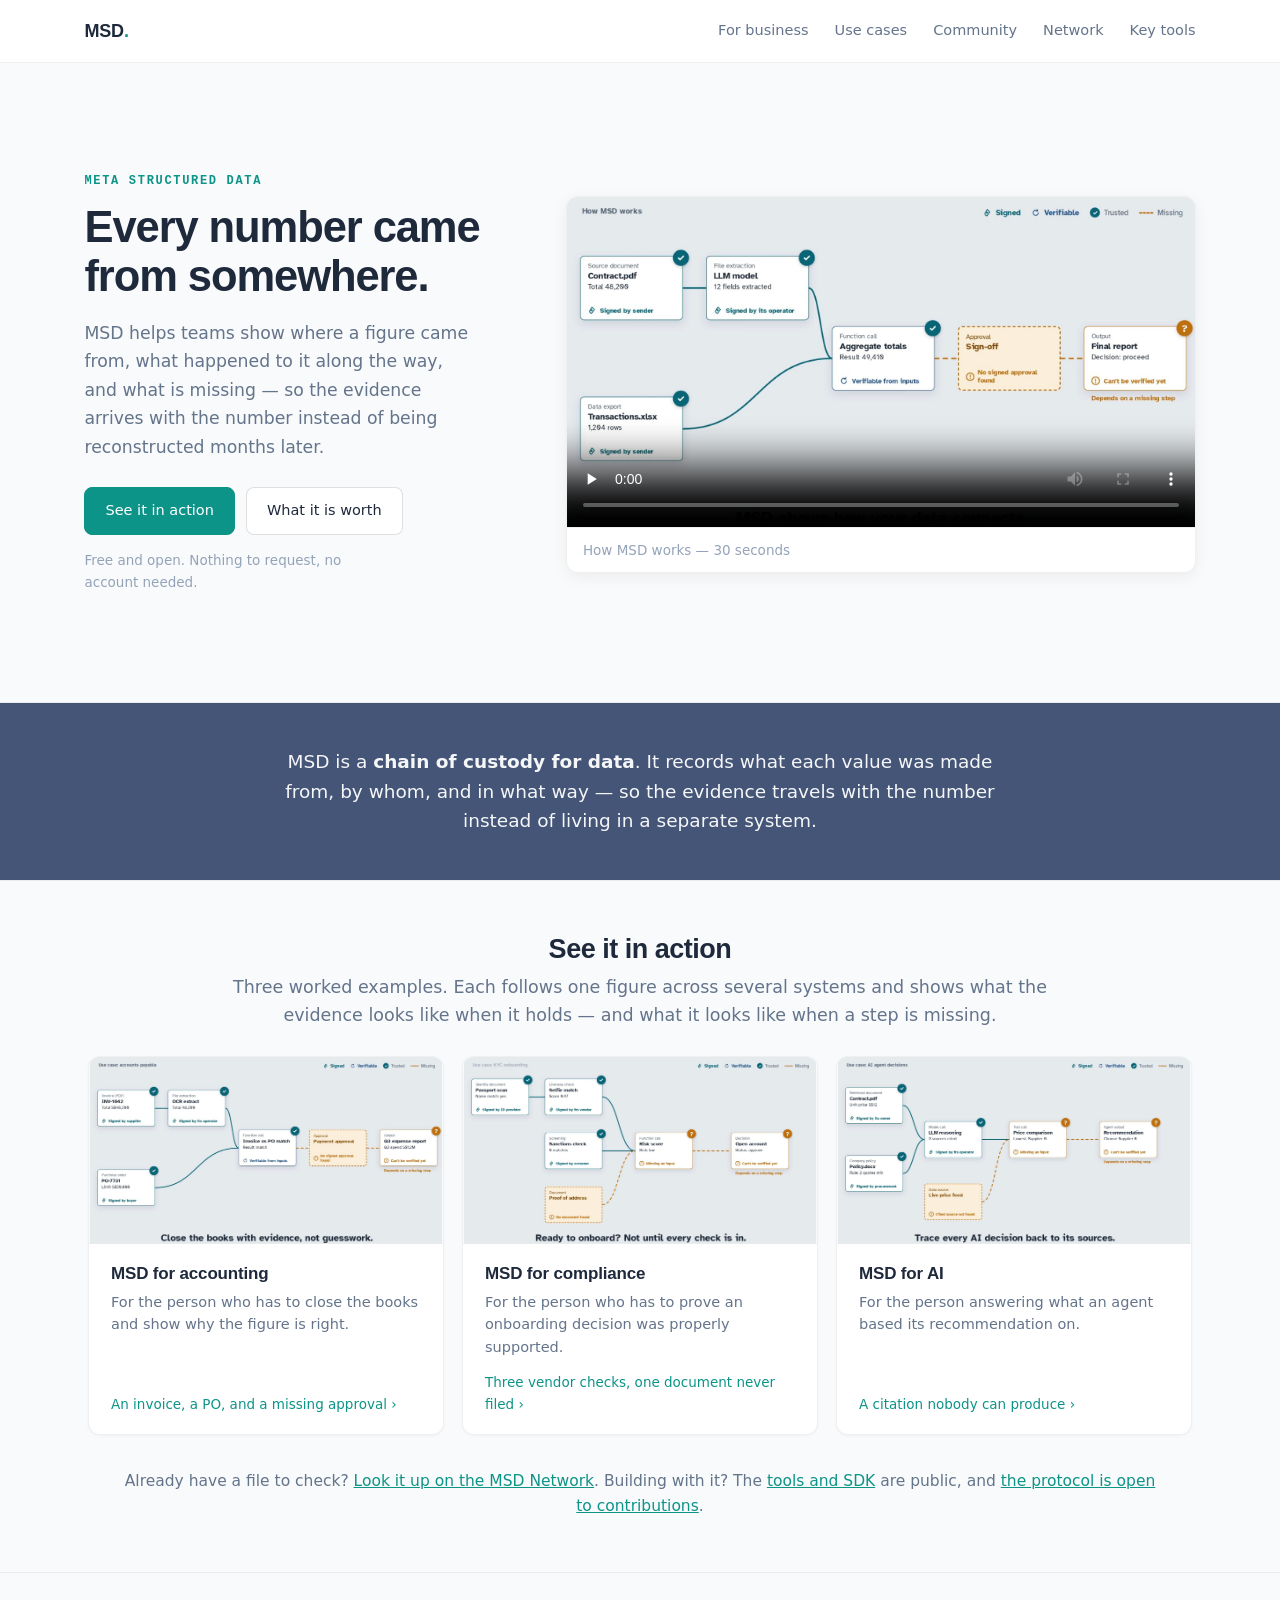
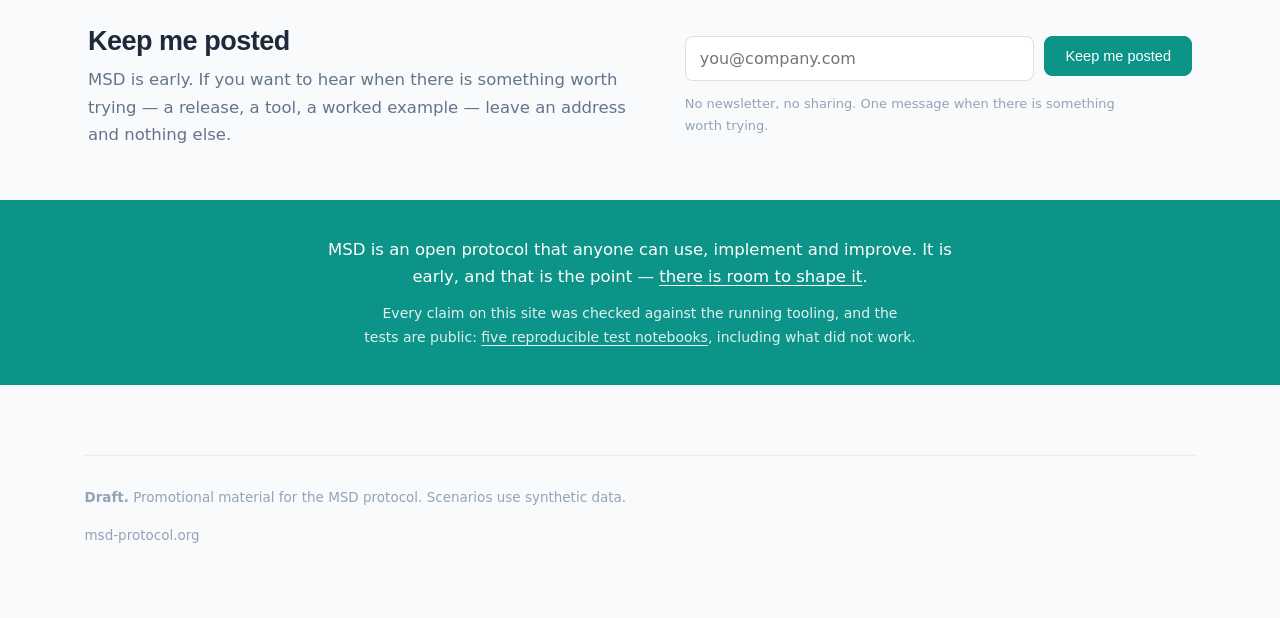
==== docs/index.html @ fe2a163d "Pick Umami, name the section the pitch points at, gate the overview Analytics destination decided: U" ====
<!doctype html>
<html lang="en">
<head>
<meta charset="utf-8">
<meta name="viewport" content="width=device-width,initial-scale=1">
<title>MSD — see how your data connects</title>
<meta name="description" content="MSD records how data moves between systems, so any number can be traced back to what produced it — and gaps show up instead of staying hidden.">
<link rel="stylesheet" href="style.css">
</head>
<body>

<nav><div class="wrap">
  <a class="brand" href="./">MSD<span>.</span></a>
  <div class="nav-links">
    <a href="business.html">For business</a>
    <a href="#see-it">Use cases</a>
    <a href="community.html">Community</a>
    <a class="hide-sm" href="https://network.msd-protocol.org/">Network</a>
    <a class="hide-sm" href="https://key-tools.msd-protocol.org/">Key tools</a>
  </div>
</div></nav>

<header class="hero hero-split"><div class="wrap">
  <div class="hero-copy">
    <div class="eyebrow">Meta Structured Data</div>
    <h1>Every number came from somewhere.</h1>
    <p class="lede">MSD helps teams show where a figure came from, what happened to it along the way, and what is missing — so the evidence arrives with the number instead of being reconstructed months later.</p>

    <div class="cta-row">
      <a class="btn btn-primary" href="#see-it">See it in action</a>
      <a class="btn" href="business.html">What it is worth</a>
    </div>
    <p class="note">Free and open. Nothing to request, no account needed.</p>
  </div>

  <div class="hero-media">
    <div class="video-wrap">
      <video controls preload="none" poster="media/msd-general.jpg" playsinline>
        <source src="media/msd-general.mp4" type="video/mp4">
        Your browser cannot play this video.
      </video>
      <div class="video-cap">How MSD works — 30 seconds</div>
    </div>
  </div>
</div></header>

<section class="band-accent"><div class="wrap">
  <p>MSD is a <strong>chain of custody for data</strong>. It records what each value was made from, by whom, and in what way — so the evidence travels with the number instead of living in a separate system.</p>
</div></section>

<section class="band plain" id="see-it"><div class="wrap">
  <h2 class="routes-h">See it in action</h2>
  <p class="section-lede">Three worked examples. Each follows one figure across several systems and shows what the evidence looks like when it holds — and what it looks like when a step is missing.</p>
  <div class="routes">
    <a class="route" href="cases/accounting.html">
      <img src="media/msd-accounting.jpg" alt="Provenance graph for an accounts-payable pipeline, with the approval step flagged as missing" loading="lazy" width="1600" height="842">
      <span class="route-body">
        <span class="route-k">MSD for accounting</span>
        <span class="route-w">For the person who has to close the books and show why the figure is right.</span>
        <span class="route-go">An invoice, a PO, and a missing approval &rsaquo;</span>
      </span>
    </a>
    <a class="route" href="cases/kyc.html">
      <img src="media/msd-kyc.jpg" alt="Provenance graph for a KYC onboarding pipeline, with a document that was never filed" loading="lazy" width="1600" height="842">
      <span class="route-body">
        <span class="route-k">MSD for compliance</span>
        <span class="route-w">For the person who has to prove an onboarding decision was properly supported.</span>
        <span class="route-go">Three vendor checks, one document never filed &rsaquo;</span>
      </span>
    </a>
    <a class="route" href="cases/ai-agent.html">
      <img src="media/msd-ai_agent.jpg" alt="Provenance graph for an AI agent pipeline, with a cited price feed that cannot be found" loading="lazy" width="1600" height="842">
      <span class="route-body">
        <span class="route-k">MSD for AI</span>
        <span class="route-w">For the person answering what an agent based its recommendation on.</span>
        <span class="route-go">A citation nobody can produce &rsaquo;</span>
      </span>
    </a>
  </div>
  <p class="features-more">Already have a file to check? <a href="https://network.msd-protocol.org/">Look it up on the MSD Network</a>. Building with it? The <a href="https://key-tools.msd-protocol.org/">tools and SDK</a> are public, and <a href="community.html">the protocol is open to contributions</a>.</p>
</div></section>

<section class="band plain signup-band"><div class="wrap">
  <div class="signup">
    <div class="signup-copy">
      <h2>Keep me posted</h2>
      <p>MSD is early. If you want to hear when there is something worth trying — a release, a tool, a worked example — leave an address and nothing else.</p>
      <p class="signup-sub" id="signupSub" hidden>We will send the one-page overview with it: what MSD is, what it costs to try, and where it does not help yet.</p>
    </div>
    <form class="signup-form" id="signupForm" novalidate>
      <label class="sr-only" for="signupEmail">Email address</label>
      <input id="signupEmail" name="email" type="email" required placeholder="you@company.com" autocomplete="email">
      <button class="btn btn-primary" type="submit">Keep me posted</button>
      <p class="signup-note" id="signupNote">No newsletter, no sharing. One message when there is something worth trying.</p>
    </form>
  </div>
</div></section>

<section class="band-teal"><div class="wrap">
  <p>MSD is an open protocol that anyone can use, implement and improve. It is early, and that is the point — <a href="community.html">there is room to shape it</a>.</p>
  <p class="band-note">Every claim on this site was checked against the running tooling, and the tests are public: <a href="https://github.com/leondgarse/msi5006_tests">five reproducible test notebooks</a>, including what did not work.</p>
</div></section>

<div class="wrap"><footer>
  <p><strong>Draft.</strong> Promotional material for the MSD protocol. Scenarios use synthetic data.</p>
  <p>msd-protocol.org</p>
</footer></div>

<script src="msd-analytics.js" defer></script>

</body>
</html>
---- docs/style.css ----
/* MSD marketing pages.
   Tokens mirror the live msd-protocol.org site so this ports with minimal change. */
:root{
  --bg:#f8fafb; --bg-card:#ffffff;
  --text-1:#1e293b; --text-2:#64748b; --text-3:#94a3b8;
  --primary:#445577; --teal:#0d9488;
  --amber:#b45309; --amber-bg:#fdf6ec;
  --teal-bg:#eaf6f4;
  --border:rgba(0,0,0,.06); --border-strong:rgba(0,0,0,.12);
  --radius-sm:6px; --radius-md:8px; --radius-lg:12px;
  --shadow-sm:0 1px 3px rgba(0,0,0,.04);
  --shadow-md:0 4px 16px rgba(0,0,0,.06);
  --sans:Inter,-apple-system,BlinkMacSystemFont,"Segoe UI",Roboto,system-ui,sans-serif;
  --display:Manrope,Inter,-apple-system,sans-serif;
  --mono:"JetBrains Mono",ui-monospace,SFMono-Regular,Menlo,monospace;
}
*{box-sizing:border-box}
html{scroll-behavior:smooth}
body{margin:0;background:var(--bg);color:var(--text-1);font:16.5px/1.65 var(--sans);
  -webkit-font-smoothing:antialiased}
/* Ratio-based, not a fixed cap: the column grows with the viewport so a wide
   monitor does not spend its extra width on margins. 90vw governs throughout
   on common sizes; 2000px is a backstop for ultrawide, and prose inside keeps
   its own reading measure (see .section-lede) rather than running the column. */
.wrap{width:min(90vw,2000px);max-width:100%;margin:0 auto;padding:0 clamp(20px,1.6vw,28px)}
/* Below the tablet breakpoint the ratio width is wrong: 90vw plus small padding
   leaves too little gutter, which wrapped the nav onto the wordmark. Narrow
   screens go back to full width with a fixed, comfortable gutter. */
@media(max-width:700px){.wrap{width:100%;padding:0 20px}}
/* Prose takes the width of whatever column it sits in, wrapped by the browser
   to fit. Capping it narrower than the column is what produced stranded text
   and short orphan last lines. Narrow screens are handled by .wrap shrinking.
   The exception is a full-1320px column: a single line of body text across it
   is past a comfortable measure, so centred bands cap their own prose below. */
.narrow{max-width:720px}

/* nav */
nav{border-bottom:1px solid var(--border);background:var(--bg-card)}
nav .wrap{display:flex;align-items:center;justify-content:space-between;height:62px}
.brand{font:700 18px var(--display);color:var(--text-1);text-decoration:none;letter-spacing:-.01em}
.brand span{color:var(--teal)}
.nav-links{display:flex;gap:26px;align-items:center}
.nav-links a{color:var(--text-2);text-decoration:none;font-size:14.5px}
.nav-links a:hover{color:var(--text-1)}
@media(max-width:600px){.nav-links a.hide-sm{display:none}}

/* type */
h1{font:700 clamp(32px,5vw,46px)/1.12 var(--display);letter-spacing:-.025em;margin:0 0 18px;
  text-wrap:balance;max-width:28ch}
h2{font:650 27px/1.25 var(--display);letter-spacing:-.018em;margin:58px 0 14px;text-wrap:balance}
h3{font:650 18px/1.4 var(--display);margin:30px 0 8px;text-wrap:balance}
p{margin:0 0 16px;text-wrap:pretty}
.lede{font-size:19px;color:var(--text-2);text-wrap:pretty}
.eyebrow{font:600 12px/1 var(--mono);letter-spacing:.14em;text-transform:uppercase;
  color:var(--teal);margin-bottom:16px}
.muted{color:var(--text-2)} .small{font-size:14.5px}
a{color:var(--teal)}

/* hero */
header.hero{padding:72px 0 52px;border-bottom:1px solid var(--border)}
/* the split hero carries its own height in the media column, so it needs less air */
/* The hero takes most of the first screen, so the analogy band — the sentence
   that says what MSD actually is — meets the fold instead of floating mid-page.
   78svh, not 100: a full-height hero hides the band entirely, and the band
   showing at the bottom edge is what invites the scroll. min-height, so the
   content still governs when it needs more room. */
header.hero-split{padding:clamp(36px,4vh,56px) 0 clamp(32px,3.5vh,48px);
  min-height:min(calc(78svh - 62px),760px);display:flex;align-items:center}
@media(max-width:900px){header.hero-split{min-height:0;display:block}}

/* case-page hero: the headlines are longer than the landing page's, and the
   copy column is shorter, so it takes a wider measure and sits a little
   higher than dead centre against the video */
.hero-case .hero-copy h1{max-width:min(22ch,100%);font-size:clamp(28px,2.6vw,40px)}
.hero-case .hero-copy .lede{max-width:min(44ch,100%);font-size:clamp(16.5px,1.2vw,19px)}
.hero-case .backlink{display:inline-block;margin-bottom:14px;font-size:14.5px}
.hero-case{min-height:min(calc(72svh - 62px),680px)}

/* centred hero (in-toto's arrangement). Centring also closes the empty right
   gutter a lone left-aligned text block leaves in a 1040px column. */
.hero-center{text-align:center}
.hero-center h1{max-width:min(34ch,100%);margin-left:auto;margin-right:auto}
.hero-center .lede{max-width:min(760px,100%);margin-left:auto;margin-right:auto}
.hero-center .cta-row{justify-content:center}
.hero-center .legend{justify-content:center}
/* a longer headline needs its own measure, or 34ch breaks it mid-phrase */
.hero-center h1.wide{max-width:min(28ch,100%)}
/* the back arrow is navigation, not hero copy: it stays at the left edge */
.hero-center .backlink{display:block;text-align:left}

/* split hero: copy left, media right (the arrangement c2pa.org and sigstore use).
   The video fills the right gutter that made a lone text block look stranded, so
   the page reaches its first real content far sooner than a centred stack does. */
.hero-split .wrap{display:grid;grid-template-columns:minmax(0,.82fr) minmax(0,1.18fr);
  gap:44px;align-items:center}
.hero-split .hero-copy{min-width:0}
/* 20ch keeps 'Every number came / from somewhere.' on two lines */
.hero-split h1{max-width:min(17ch,100%);font-size:clamp(32px,3.4vw,52px)}
.hero-split .lede{max-width:min(36ch,100%);font-size:clamp(17px,1.35vw,21px)}
.hero-split .note{max-width:min(40ch,100%);font-size:clamp(13.5px,1vw,15.5px)}
.hero-split .video-wrap{margin:0}
/* one column below the point where two would squeeze the headline */
@media(max-width:900px){
  .hero-split .wrap{grid-template-columns:1fr;gap:30px}
  .hero-split h1,.hero-split .lede,.hero-split .note{max-width:100%}
}

/* video */
.video-wrap{background:var(--bg-card);border:1px solid var(--border);border-radius:var(--radius-lg);
  overflow:hidden;box-shadow:var(--shadow-md);margin:30px 0}
.video-wrap video{width:100%;display:block;background:#e8edf0}
.video-cap{font-size:13.5px;color:var(--text-3);padding:11px 16px;border-top:1px solid var(--border)}

/* legend — mirrors the video key */
.legend{display:flex;flex-wrap:wrap;gap:20px;margin:22px 0 0;font-size:13.5px;color:var(--text-2)}
.legend b{font-weight:600;color:var(--text-1)}
.dot{display:inline-block;width:9px;height:9px;border-radius:50%;margin-right:7px;vertical-align:1px}
.dot.sign{background:var(--teal)} .dot.ver{background:var(--primary)}
.dot.miss{background:var(--amber)}

/* cards */
.cards{display:grid;grid-template-columns:repeat(3,1fr);gap:18px;margin:26px 0}
/* four cards split 2x2 rather than leaving one stranded on its own row */
.cards:has(> :nth-child(4)):not(:has(> :nth-child(5))){grid-template-columns:repeat(2,1fr)}
@media(max-width:820px){.cards,
  .cards:has(> :nth-child(4)):not(:has(> :nth-child(5))){grid-template-columns:1fr}}
.card{background:var(--bg-card);border:1px solid var(--border);border-radius:var(--radius-lg);
  padding:22px;box-shadow:var(--shadow-sm);text-decoration:none;color:inherit;display:block;
  transition:box-shadow .16s,transform .16s}
a.card:hover{box-shadow:var(--shadow-md);transform:translateY(-2px)}
.card h3{margin:0 0 7px;font-size:17px}
.card p{font-size:14.5px;color:var(--text-2);margin:0}
.card .tag{font:600 11px/1 var(--mono);letter-spacing:.08em;text-transform:uppercase;
  color:var(--teal);display:block;margin-bottom:10px}

/* cards that lead with the case's poster frame: the image is the content, so it
   goes edge to edge and the padding moves to an inner body */
.cards-media .card{padding:0;overflow:hidden;display:flex;flex-direction:column}
.cards-media .card img{width:100%;height:auto;aspect-ratio:1600/842;object-fit:contain;
  display:block;background:#e8edf0;border-bottom:1px solid var(--border)}
.cards-media .card-body{padding:18px 20px 20px}
.cards-media .card p{text-wrap:pretty}

/* two-column concept blocks */
.split{display:grid;grid-template-columns:1fr 1fr;gap:18px;margin:26px 0}
@media(max-width:760px){.split{grid-template-columns:1fr}}
.panel{border-radius:var(--radius-lg);padding:22px;border:1px solid var(--border)}
.panel.check{background:var(--teal-bg);border-color:rgba(13,148,136,.22)}
.panel.trust{background:var(--amber-bg);border-color:rgba(180,83,9,.2)}
.panel h3{margin:0 0 4px;font-size:16.5px}
.panel.check h3{color:var(--teal)} .panel.trust h3{color:var(--amber)}
.panel .tag{font:600 11px/1 var(--mono);letter-spacing:.08em;text-transform:uppercase;
  opacity:.8;display:block;margin-bottom:11px}
.panel p{font-size:14.5px;margin:0 0 10px}
.panel ul{margin:0;padding-left:18px;font-size:14px;color:var(--text-2)}

/* pull quote */
.pull{border-left:3px solid var(--teal);background:var(--bg-card);padding:18px 22px;
  border-radius:0 var(--radius-md) var(--radius-md) 0;margin:26px 0;font-size:17.5px;
  box-shadow:var(--shadow-sm)}

/* steps */
.steps{counter-reset:s;list-style:none;padding:0;margin:24px 0}
.steps li{counter-increment:s;position:relative;padding:0 0 19px 44px}
.steps li::before{content:counter(s);position:absolute;left:0;top:-1px;width:28px;height:28px;
  border-radius:50%;background:var(--teal);color:#fff;font:600 13.5px/28px var(--mono);text-align:center}
.steps li::after{content:"";position:absolute;left:13.5px;top:32px;bottom:1px;width:1px;background:var(--border-strong)}
.steps li:last-child::after{display:none}
.steps strong{display:block;margin-bottom:2px}
.steps span{color:var(--text-2);font-size:15px}

/* limits */
.limits{background:var(--bg-card);border:1px solid var(--border);border-left:3px solid var(--amber);
  border-radius:0 var(--radius-md) var(--radius-md) 0;padding:20px 23px;margin:26px 0}
.limits h3{margin:0 0 9px;font-size:16px;color:var(--amber)}
.limits ul{margin:0;padding-left:18px;font-size:14.5px;color:var(--text-2)}
.limits li{margin-bottom:6px}

/* status strip */
.status{background:var(--bg-card);border:1px solid var(--border);border-radius:var(--radius-lg);
  padding:22px 24px;margin:30px 0}
.status h3{margin:0 0 8px}

/* table */
table{width:100%;border-collapse:collapse;margin:22px 0;font-size:14.5px}
th,td{text-align:left;padding:11px 12px;border-bottom:1px solid var(--border);vertical-align:top}
th{font:600 11.5px/1 var(--mono);letter-spacing:.07em;text-transform:uppercase;color:var(--text-3)}
tbody tr:last-child td{border-bottom:none}

footer{margin-top:70px;padding:30px 0 56px;border-top:1px solid var(--border);
  font-size:13.5px;color:var(--text-3)}
/* small print: let it use the column rather than break at an arbitrary 72ch */
footer p{max-width:none;text-wrap:pretty}
.backlink{display:inline-block;margin:0 0 22px;font-size:14.5px;text-decoration:none}

/* ---- layout blocks (added: replace prose-column pages with structured sections) ---- */

/* alternating section bands give vertical rhythm without long prose */
.band{border-top:1px solid var(--border);background:var(--bg-card)}
.band.plain{background:transparent}
.band > .wrap{padding:52px 24px}
.band h2{margin-top:0}

/* lead paragraph under a heading, then blocks — never a wall of <p> */
/* Prose keeps a reading measure even though .wrap is now 1320px wide: a single
   line of body text across the full column is well past comfortable. Layout
   blocks — cards, tables, .duo, media — still take the whole width. */
.section-lede{font-size:17.5px;color:var(--text-2);margin:0 0 26px;text-wrap:pretty;
  max-width:min(78ch,100%)}
/* a heading centred over a full-width card row, where a left-aligned one
   would sit oddly against three evenly spaced cards */
h2.center{text-align:center}
h2.center + .cards{margin-top:22px}

/* cost / stat row */
.stats{display:grid;grid-template-columns:repeat(3,1fr);gap:18px;margin:4px 0 0}
@media(max-width:820px){.stats{grid-template-columns:1fr}}
.stat{background:var(--bg);border:1px solid var(--border);border-radius:var(--radius-lg);padding:20px}
.band.plain .stat{background:var(--bg-card)}
.stat h4{margin:0 0 6px;font:650 15.5px/1.35 var(--display)}
.stat p{margin:0;font-size:14.5px;color:var(--text-2)}
.stat .ico{font:600 11px/1 var(--mono);letter-spacing:.08em;text-transform:uppercase;
  color:var(--amber);display:block;margin-bottom:11px}

/* two-up: text beside a visual or a second block */
.duo{display:grid;grid-template-columns:1.05fr .95fr;gap:34px;align-items:start}
/* a short aside (limits, note) beside a long list should not claim half the row */
.duo:has(> .limits){grid-template-columns:1.35fr .65fr}
@media(max-width:820px){.duo,.duo:has(> .limits){grid-template-columns:1fr;gap:22px}}
.duo p:last-child{margin-bottom:0}
.duo > div > h2:first-child{margin-top:0}
/* a limits panel that is itself a duo column aligns with the heading beside it;
   one nested inside a column starts at the top of that column */
.duo > .limits{margin-top:46px}
@media(max-width:820px){.duo > .limits{margin-top:0}}

/* compact comparison strip */
.compare{display:grid;grid-template-columns:1fr 1fr;gap:1px;background:var(--border);
  border:1px solid var(--border);border-radius:var(--radius-lg);overflow:hidden;margin:26px 0}
@media(max-width:700px){.compare{grid-template-columns:1fr}}
.compare > div{background:var(--bg-card);padding:22px}
.compare .hd{font:650 16px/1.3 var(--display);margin:0 0 3px}
.compare .sub{font:600 11px/1 var(--mono);letter-spacing:.08em;text-transform:uppercase;
  margin:0 0 12px}
.compare .c-ver .hd,.compare .c-ver .sub{color:var(--teal)}
.compare .c-att .hd,.compare .c-att .sub{color:var(--amber)}
.compare p{font-size:14.5px;margin:0 0 9px}
.compare ul{margin:0;padding-left:17px;font-size:13.5px;color:var(--text-2)}

/* quiet inline note */
.note{font-size:14px;color:var(--text-3);margin:14px 0 0;text-wrap:pretty}

/* ---- hero CTAs and analogy (pattern borrowed from c2pa.org / in-toto.io) ---- */
.cta-row{display:flex;flex-wrap:wrap;gap:11px;margin:26px 0 0}
.btn{display:inline-block;padding:11px 20px;border-radius:var(--radius-md);
  border:1px solid var(--border-strong);background:var(--bg-card);color:var(--text-1);
  text-decoration:none;font-size:14.5px;font-weight:500;transition:.15s}
.btn:hover{border-color:var(--teal);color:var(--teal)}
.btn-primary{background:var(--teal);border-color:var(--teal);color:#fff}
.btn-primary:hover{background:#0b7f74;border-color:#0b7f74;color:#fff}
.analogy{background:var(--teal-bg);border:1px solid rgba(13,148,136,.2);
  border-radius:var(--radius-lg);padding:20px 24px;margin:44px 0 0}
.analogy p{margin:0;font-size:17px;text-wrap:pretty}

/* ---- full-width colour bands (in-toto's main structural device) ---- */
.band-accent{background:var(--primary);color:#fff;border:0}
.band-accent .wrap{padding:44px 24px;text-align:center}
.band-accent p{margin:0 auto;max-width:62ch;font-size:18.5px;line-height:1.6;color:#fff;
  opacity:.95;text-wrap:pretty}
.band-accent strong{color:#fff;font-weight:650}

.band-teal{background:var(--teal);color:#fff;border:0}
.band-teal .wrap{padding:36px 24px;text-align:center}
.band-teal p{margin:0 auto;max-width:64ch;color:#fff;font-size:16.5px;text-wrap:pretty}
.band-teal a{color:#fff;text-decoration:underline;text-underline-offset:3px}

/* a single routing line under the feature row, for the one destination the
   three features do not already cover */
.features-more{margin:34px 0 0;text-align:center;font-size:15.5px;color:var(--text-2)}
.features-more a{font-weight:500}

/* icon-style feature row, one sentence each */
/* The grid stays full width, but each cell's text keeps a measure: at 1900px a
   third of the column is still ~560px, which runs a one-sentence card as one
   long line instead of the two it is written for. */
.features{display:grid;grid-template-columns:repeat(3,1fr);gap:30px 44px;text-align:center}
/* Cap the cell itself, not the text inside it: capping only the paragraph left
   the icon and heading centred on the full cell and the text centred on its own
   narrower box, so the three did not line up. At 1900px a third of the column
   is ~560px, which runs a one-sentence card as one long line. */
.feature{max-width:36ch;margin:0 auto}
@media(max-width:820px){.features{grid-template-columns:1fr;gap:26px}}
.feature .mark{width:38px;height:38px;margin:0 auto 14px;border-radius:9px;
  background:var(--teal-bg);display:flex;align-items:center;justify-content:center}
.feature .mark svg{width:19px;height:19px;stroke:var(--teal);fill:none;stroke-width:1.9}
.feature h3{margin:0 0 6px;font-size:16.5px}
.feature p{margin:0 0 10px;font-size:14.5px;color:var(--text-2)}
.feature a{font-size:14px;text-decoration:none;border-bottom:1px solid currentColor;
  padding-bottom:1px}

/* a quieter second line inside a colour band — used for the evidence note */
.band-teal .band-note{margin:12px auto 0;font-size:14px;opacity:.88;max-width:62ch}

/* Evidence graph — our own figure, modelled on the sponsor's document-graph tool
   but drawn in our palette with the case's own scenario, so it needs no
   permission, no dark-theme screenshot, and no data that is not ours. */
.evidence{margin:26px 0 0;padding:0}
.ev-stats{display:flex;flex-wrap:wrap;gap:8px;margin-bottom:16px}
.ev-stat{background:var(--bg-card);border:1px solid var(--border-strong);border-radius:999px;
  padding:5px 13px;font-size:13px;color:var(--text-2)}
.ev-stat b{color:var(--text-1);font-weight:600}
.ev-stat.warn{background:var(--amber-bg);border-color:rgba(180,83,9,.25);color:var(--amber)}
.ev-stat.warn b{color:var(--amber)}
.evidence svg{display:block;width:100%;height:auto;background:var(--bg-card);
  border:1px solid var(--border);border-radius:var(--radius-lg);padding:14px 10px}
.evidence figcaption{margin-top:13px;color:var(--text-2);font-size:14.5px;max-width:760px}
/* Below ~820px the graph's labels shrink past legibility if the SVG is scaled to
   fit. Scrolling the figure sideways keeps the type at a readable size, which is
   the right trade for a diagram whose whole point is the words on the nodes. */
@media(max-width:820px){
  .ev-scroll{overflow-x:auto;-webkit-overflow-scrolling:touch;
    border:1px solid var(--border);border-radius:var(--radius-lg);background:var(--bg-card)}
  .evidence .ev-scroll svg{width:760px;max-width:none;border:0;border-radius:0;padding:14px 10px}
  .evidence .ev-hint{display:block}
}
.ev-hint{display:none;margin:9px 0 0;font-size:13px;color:var(--text-3)}

/* Role routing — "MSD for accounting, MSD for AI" (sponsor review, 2026-10-16),
   which is also the supervisor's targeting note: route by who the reader is
   rather than averaging three audiences into one hero. */
.routes-h{text-align:center;margin:0 0 6px}
.routes-h + .section-lede{text-align:center;margin:0 auto 26px}
.routes{display:grid;grid-template-columns:repeat(3,1fr);gap:18px}
@media(max-width:820px){.routes{grid-template-columns:1fr}}
.route{display:flex;flex-direction:column;background:var(--bg-card);
  border:1px solid var(--border);border-radius:var(--radius-lg);overflow:hidden;
  text-decoration:none;color:inherit;box-shadow:var(--shadow-sm);
  transition:border-color .15s,box-shadow .15s,transform .15s}
.route:hover{border-color:var(--teal);box-shadow:var(--shadow-md);transform:translateY(-2px)}
/* The posters are 1600x842 (ratio 1.9), not 16:9, and each carries a burned-in
   headline — so they declare their real ratio and are never cropped. */
.route img{width:100%;height:auto;aspect-ratio:1600/842;object-fit:contain;
  display:block;background:var(--bg);border-bottom:1px solid var(--border)}
.route-body{display:flex;flex-direction:column;gap:7px;padding:20px 22px 18px;flex:1}
.route-k{font:700 17px var(--display);color:var(--text-1);letter-spacing:-.01em}
.route-w{color:var(--text-2);font-size:14.5px;line-height:1.55}
.route-go{margin-top:auto;padding-top:6px;color:var(--teal);font-size:13.5px;font-weight:500}

/* Interest capture. The supervisor's note (2026-10-13) was that the Network
   sign-in does not read as a way to register interest — "join our mailing list"
   is the pattern people recognise. The Network link stays; this answers a
   different question (who wants to hear more, not who has a file to check). */
.signup-band{border-top:1px solid var(--border)}
.signup{display:grid;grid-template-columns:1.05fr .95fr;gap:36px;align-items:center}
@media(max-width:820px){.signup{grid-template-columns:1fr;gap:20px}}
.signup-copy h2{margin:0 0 8px}
.signup-copy p{margin:0;color:var(--text-2);max-width:52ch}
.signup-form{display:grid;grid-template-columns:1fr auto;gap:10px;align-items:start}
@media(max-width:560px){.signup-form{grid-template-columns:1fr}}
.signup-form input{font:16px var(--sans);color:var(--text-1);background:var(--bg-card);
  border:1px solid var(--border-strong);border-radius:var(--radius-md);padding:12px 14px;width:100%}
.signup-form input:focus{outline:2px solid var(--teal);outline-offset:1px;border-color:var(--teal)}
.signup-form .btn{white-space:nowrap}
.signup-note{grid-column:1/-1;margin:2px 0 0;font-size:13px;color:var(--text-3)}
.signup-note.is-ok{color:var(--teal)}
.signup-note.is-warn{color:var(--amber)}
.signup-form.is-done input,.signup-form.is-done .btn{opacity:.55;pointer-events:none}
.sr-only{position:absolute;width:1px;height:1px;padding:0;margin:-1px;overflow:hidden;
  clip:rect(0,0,0,0);white-space:nowrap;border:0}
.signup-sub{margin:8px 0 0;color:var(--text-3);font-size:14px}
.signup-download{grid-column:1/-1;display:inline-block;margin-top:4px;
  color:var(--teal);font-weight:500;font-size:14.5px}
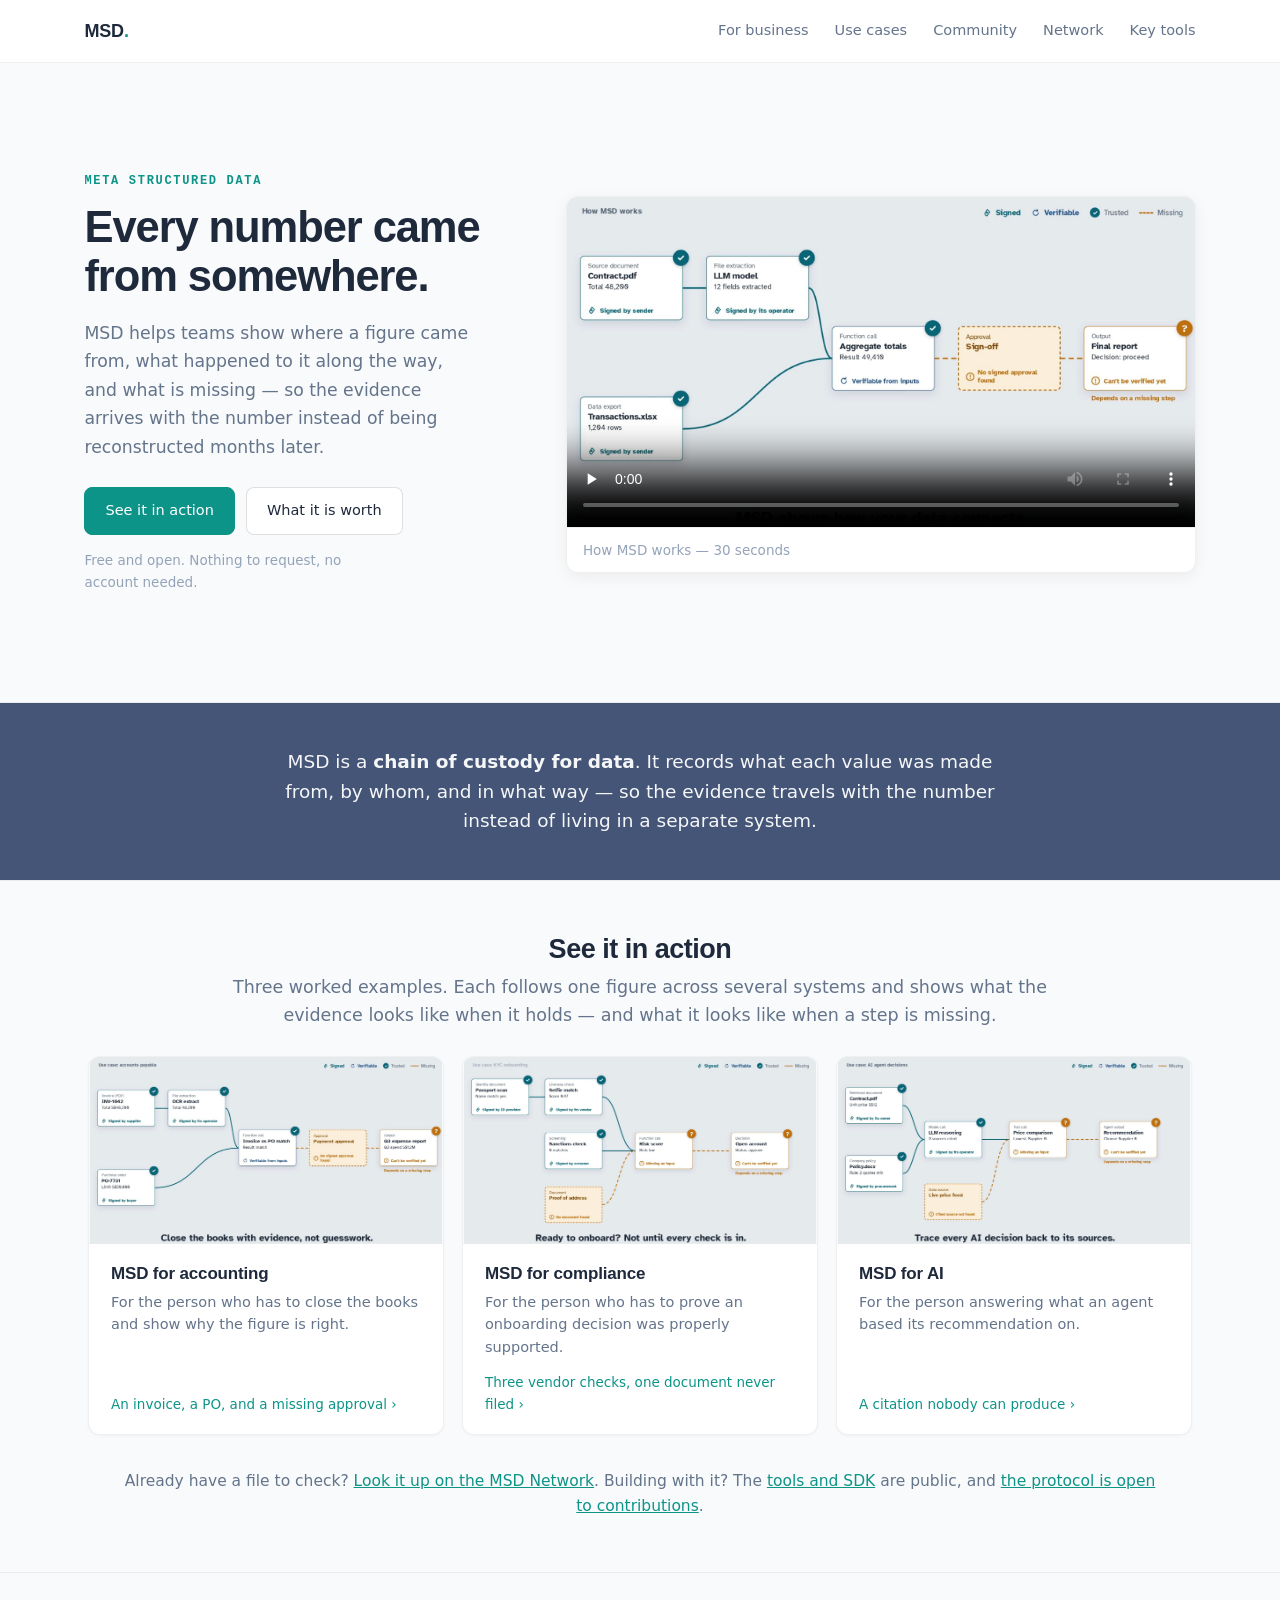
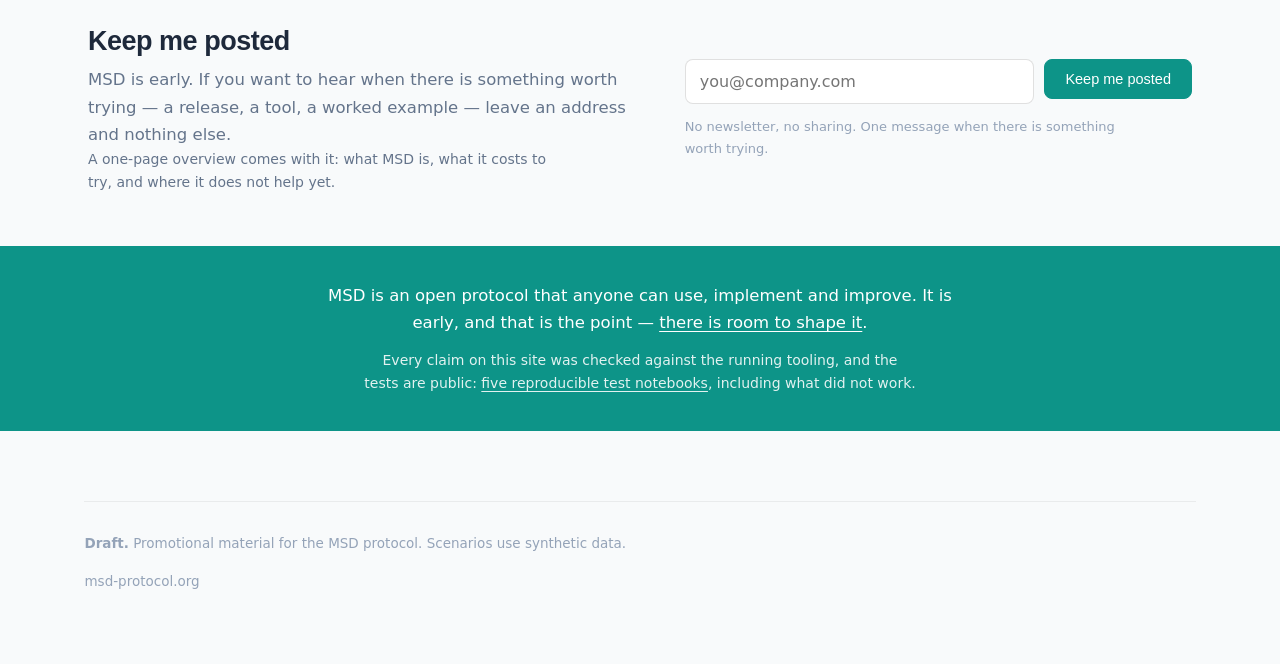
==== commit 3021f144: "Turn the measurement on: Umami live, download wired Website id registered for leondgarse.github.io a" ====
--- a/docs/index.html
+++ b/docs/index.html
@@ -85,7 +85,7 @@
     <div class="signup-copy">
       <h2>Keep me posted</h2>
       <p>MSD is early. If you want to hear when there is something worth trying — a release, a tool, a worked example — leave an address and nothing else.</p>
-      <p class="signup-sub" id="signupSub" hidden>We will send the one-page overview with it: what MSD is, what it costs to try, and where it does not help yet.</p>
+      <p class="signup-sub" id="signupSub" hidden>A one-page overview comes with it: what MSD is, what it costs to try, and where it does not help yet.</p>
     </div>
     <form class="signup-form" id="signupForm" novalidate>
       <label class="sr-only" for="signupEmail">Email address</label>
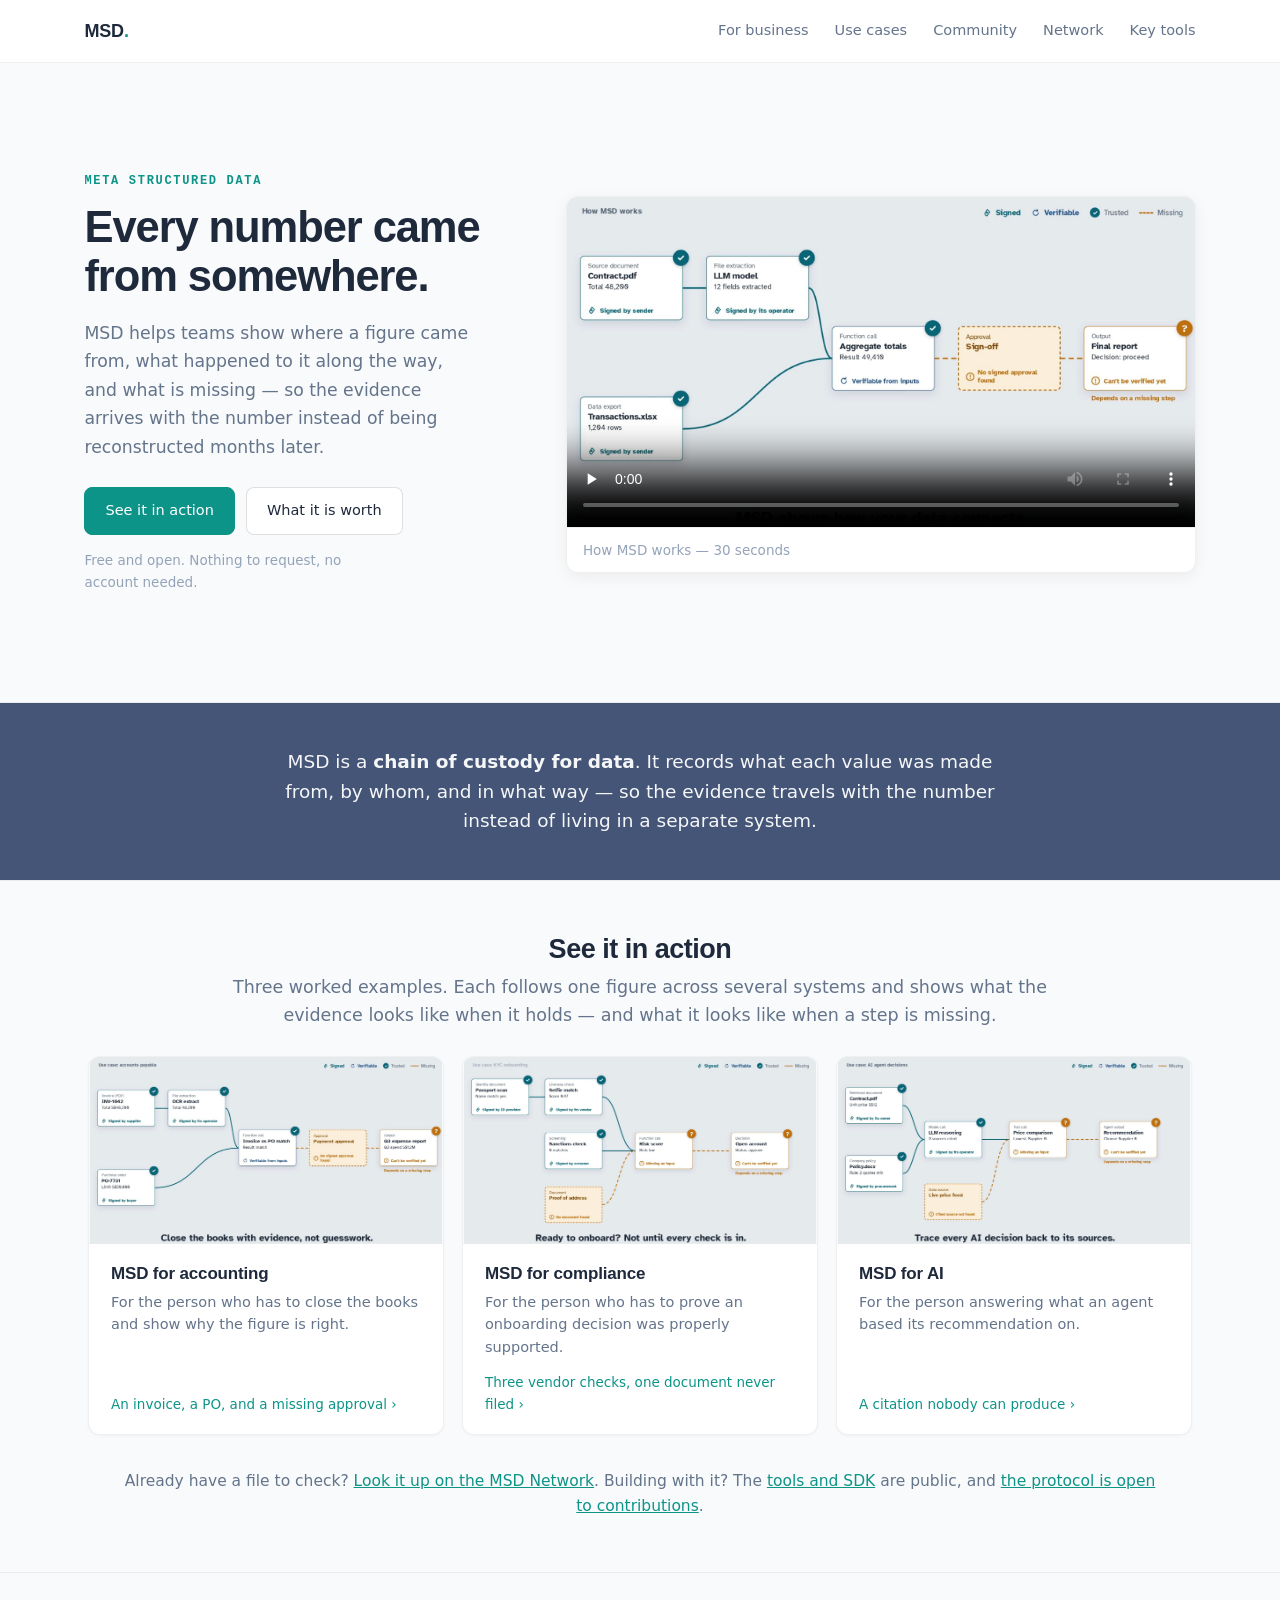
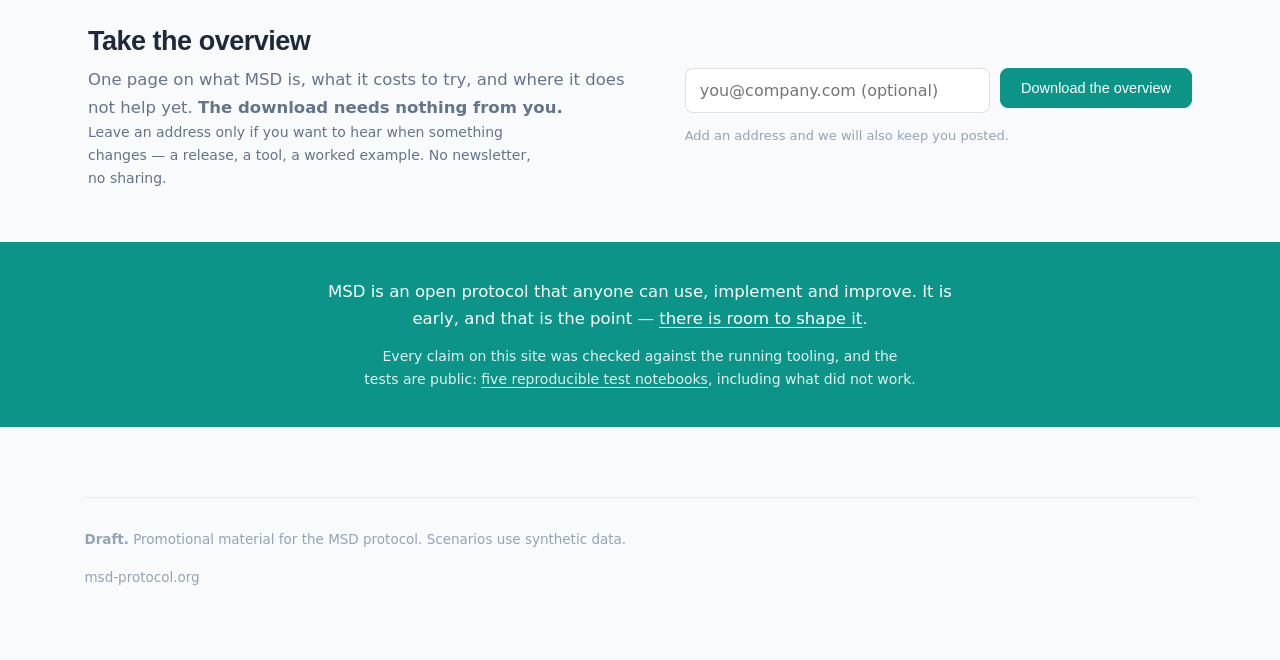
==== commit 7e5bad4d: "Stop withholding the overview; make the address optional The gated download did not work. The mailto" ====
--- a/docs/index.html
+++ b/docs/index.html
@@ -80,18 +80,18 @@
   <p class="features-more">Already have a file to check? <a href="https://network.msd-protocol.org/">Look it up on the MSD Network</a>. Building with it? The <a href="https://key-tools.msd-protocol.org/">tools and SDK</a> are public, and <a href="community.html">the protocol is open to contributions</a>.</p>
 </div></section>
 
-<section class="band plain signup-band"><div class="wrap">
+<section class="band plain signup-band" id="keep-me-posted"><div class="wrap">
   <div class="signup">
     <div class="signup-copy">
-      <h2>Keep me posted</h2>
-      <p>MSD is early. If you want to hear when there is something worth trying — a release, a tool, a worked example — leave an address and nothing else.</p>
-      <p class="signup-sub" id="signupSub" hidden>A one-page overview comes with it: what MSD is, what it costs to try, and where it does not help yet.</p>
+      <h2>Take the overview</h2>
+      <p>One page on what MSD is, what it costs to try, and where it does not help yet. <strong>The download needs nothing from you.</strong></p>
+      <p class="signup-sub">Leave an address only if you want to hear when something changes — a release, a tool, a worked example. No newsletter, no sharing.</p>
     </div>
     <form class="signup-form" id="signupForm" novalidate>
-      <label class="sr-only" for="signupEmail">Email address</label>
-      <input id="signupEmail" name="email" type="email" required placeholder="you@company.com" autocomplete="email">
-      <button class="btn btn-primary" type="submit">Keep me posted</button>
-      <p class="signup-note" id="signupNote">No newsletter, no sharing. One message when there is something worth trying.</p>
+      <label class="sr-only" for="signupEmail">Email address (optional)</label>
+      <input id="signupEmail" name="email" type="email" placeholder="you@company.com (optional)" autocomplete="email">
+      <button class="btn btn-primary" id="signupGo" type="submit">Download the overview</button>
+      <p class="signup-note" id="signupNote">Add an address and we will also keep you posted.</p>
     </form>
   </div>
 </div></section>
--- a/docs/style.css
+++ b/docs/style.css
@@ -370,3 +370,34 @@
 .signup-sub{margin:8px 0 0;color:var(--text-3);font-size:14px}
 .signup-download{grid-column:1/-1;display:inline-block;margin-top:4px;
   color:var(--teal);font-weight:500;font-size:14.5px}
+
+/* The journey figure on the business page: one line of handovers, so the loss
+   of evidence reads as a sequence rather than a claim. */
+.journey{margin:0;padding:0}
+.journey svg{display:block;width:100%;height:auto;background:var(--bg-card);
+  border:1px solid var(--border);border-radius:var(--radius-lg);padding:16px 12px}
+.journey figcaption{margin-top:13px;color:var(--text-2);font-size:14.5px;max-width:760px}
+@media(max-width:820px){
+  .journey{overflow-x:auto;-webkit-overflow-scrolling:touch}
+  .journey svg{width:820px;max-width:none}
+}
+
+/* Maturity timeline on the community page: one line, solid where things work
+   and dashed where they do not, so "early" is a position rather than a hedge. */
+.stage{margin:0 0 30px;padding:0}
+.stage svg{display:block;width:100%;height:auto;background:var(--bg-card);
+  border:1px solid var(--border);border-radius:var(--radius-lg);padding:16px 12px}
+@media(max-width:820px){
+  .stage{overflow-x:auto;-webkit-overflow-scrolling:touch}
+  .stage svg{width:860px;max-width:none}
+}
+
+/* Permanent, ungated copy of the overview. The gated one on the landing page
+   is the measurement; this one is the courtesy — somebody who has read the
+   whole business page should not have to trade an address for a summary of
+   what they just read. Tracked separately so the two routes can be compared. */
+.takeaway{display:flex;gap:30px;align-items:center;justify-content:space-between;flex-wrap:wrap}
+.takeaway-copy{flex:1 1 440px}
+.takeaway-copy h2{margin:0 0 7px}
+.takeaway-copy p{margin:0;color:var(--text-2);max-width:62ch}
+.takeaway .dl{white-space:nowrap;flex:0 0 auto}
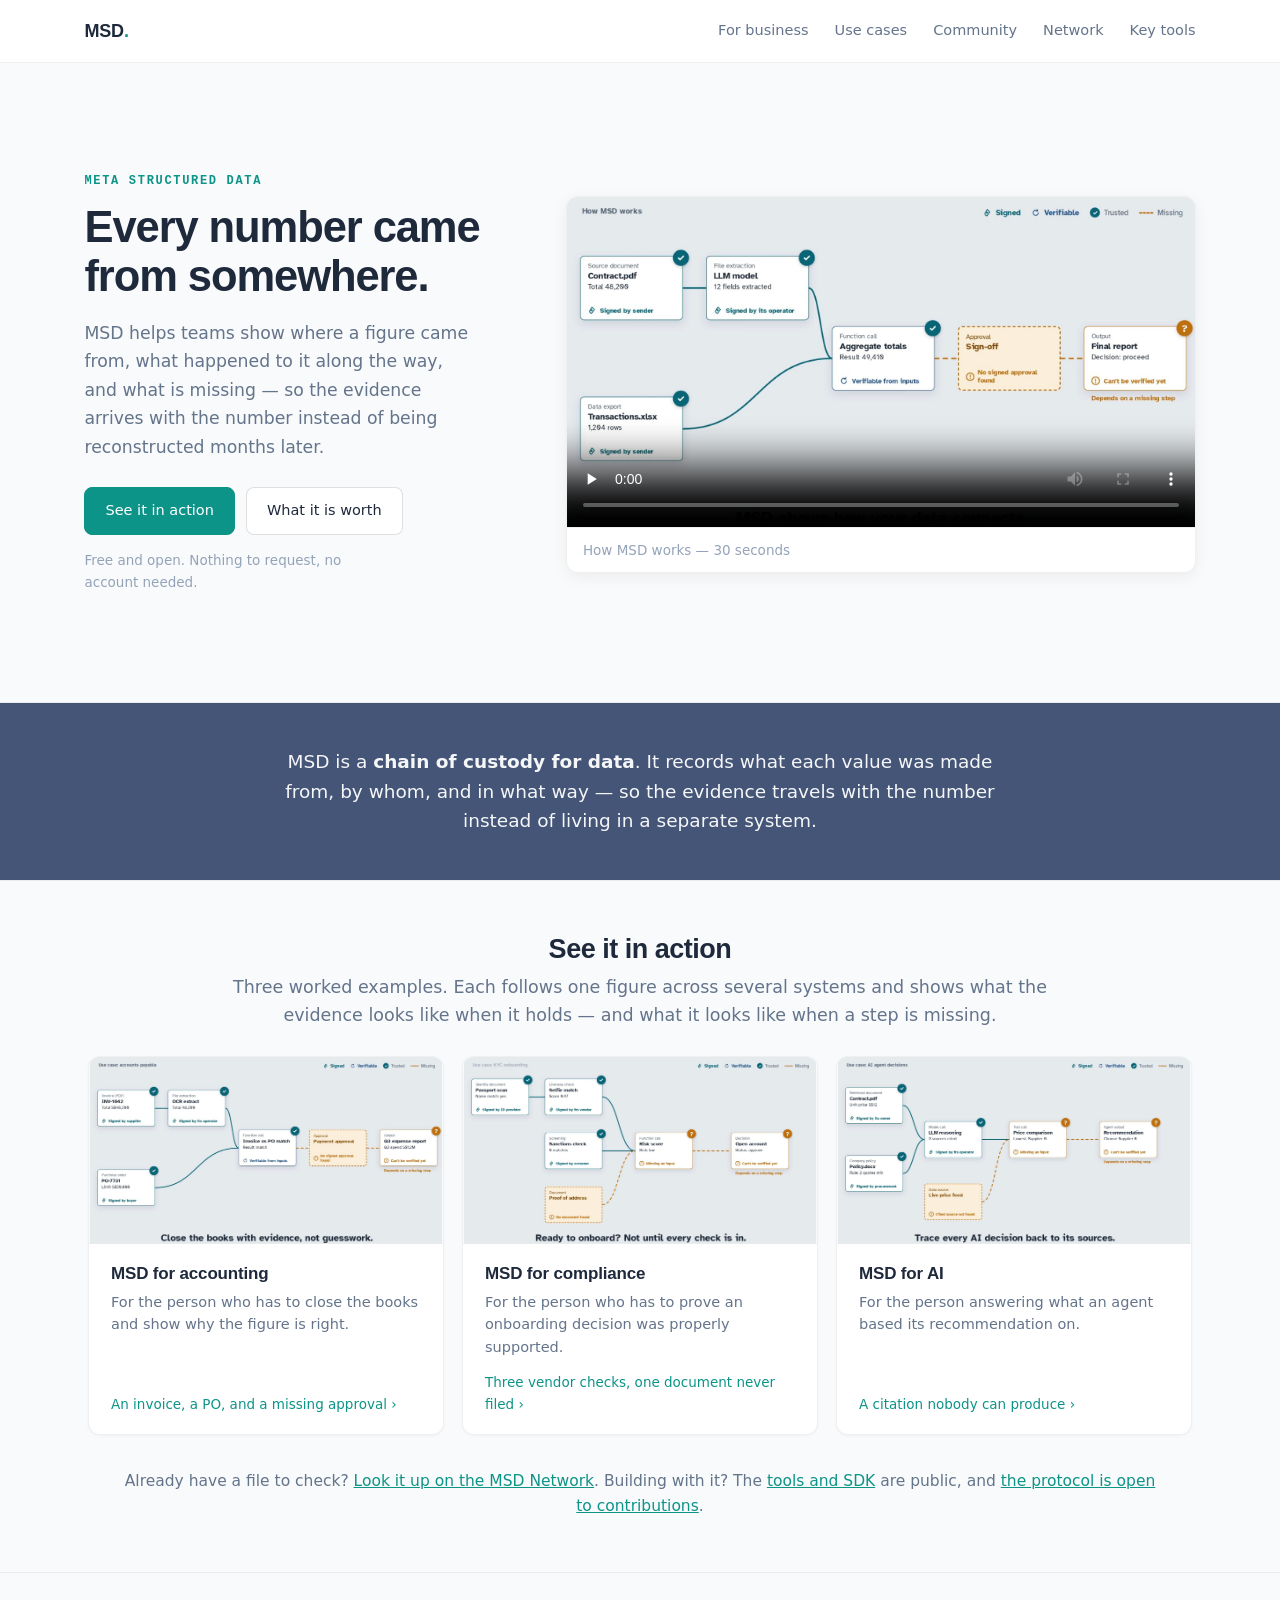
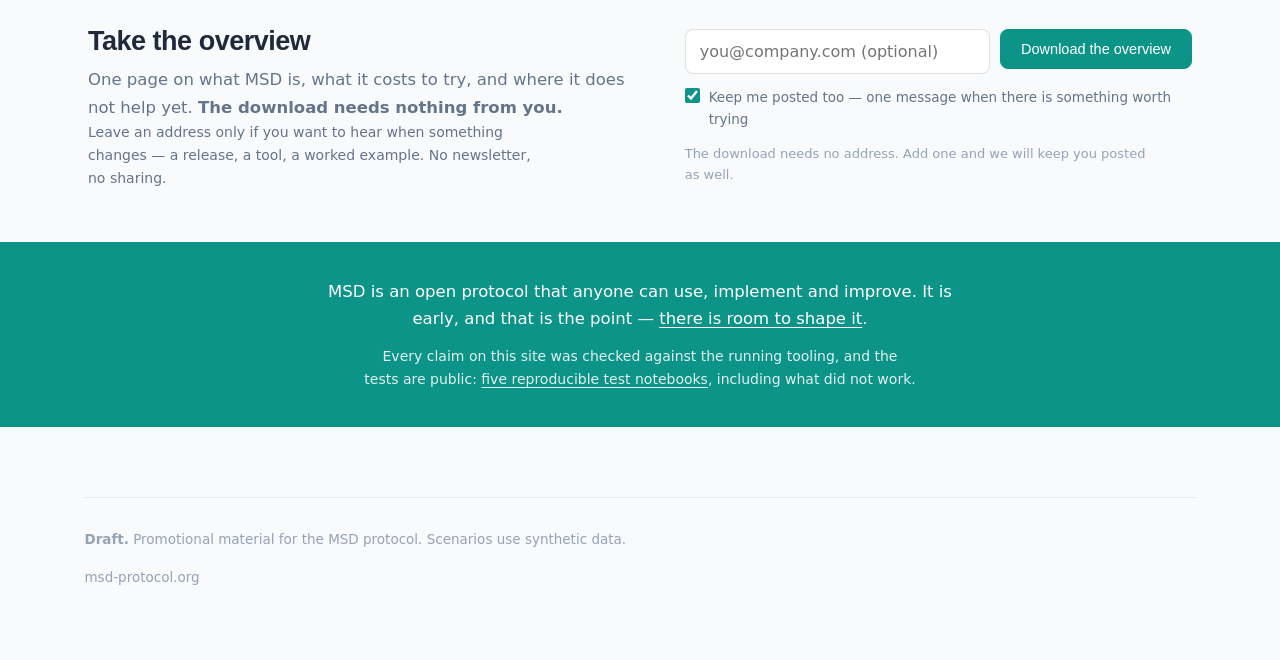
==== commit 5665bfa2: "Flatten the three evidence graphs; offer the list beside the download The graphs were 960x430 with c" ====
--- a/docs/index.html
+++ b/docs/index.html
@@ -91,7 +91,11 @@
       <label class="sr-only" for="signupEmail">Email address (optional)</label>
       <input id="signupEmail" name="email" type="email" placeholder="you@company.com (optional)" autocomplete="email">
       <button class="btn btn-primary" id="signupGo" type="submit">Download the overview</button>
-      <p class="signup-note" id="signupNote">Add an address and we will also keep you posted.</p>
+      <label class="signup-opt" for="signupKeep">
+        <input type="checkbox" id="signupKeep" checked>
+        <span>Keep me posted too — one message when there is something worth trying</span>
+      </label>
+      <p class="signup-note" id="signupNote">The download needs no address. Add one and we will keep you posted as well.</p>
     </form>
   </div>
 </div></section>
--- a/docs/style.css
+++ b/docs/style.css
@@ -320,7 +320,7 @@
 @media(max-width:820px){
   .ev-scroll{overflow-x:auto;-webkit-overflow-scrolling:touch;
     border:1px solid var(--border);border-radius:var(--radius-lg);background:var(--bg-card)}
-  .evidence .ev-scroll svg{width:760px;max-width:none;border:0;border-radius:0;padding:14px 10px}
+  .evidence .ev-scroll svg{width:820px;max-width:none;border:0;border-radius:0;padding:14px 10px}
   .evidence .ev-hint{display:block}
 }
 .ev-hint{display:none;margin:9px 0 0;font-size:13px;color:var(--text-3)}
@@ -392,12 +392,15 @@
   .stage svg{width:860px;max-width:none}
 }
 
-/* Permanent, ungated copy of the overview. The gated one on the landing page
-   is the measurement; this one is the courtesy — somebody who has read the
-   whole business page should not have to trade an address for a summary of
-   what they just read. Tracked separately so the two routes can be compared. */
-.takeaway{display:flex;gap:30px;align-items:center;justify-content:space-between;flex-wrap:wrap}
-.takeaway-copy{flex:1 1 440px}
-.takeaway-copy h2{margin:0 0 7px}
-.takeaway-copy p{margin:0;color:var(--text-2);max-width:62ch}
-.takeaway .dl{white-space:nowrap;flex:0 0 auto}
+/* The checkbox row spans both grid tracks, and both its children have to be
+   told they may shrink: the span needs flex:1 1 0% (min-width:0 alone does not
+   shrink a flex item below its content) and the box needs an explicit size.
+   Without that the row forced the whole form past a 390px viewport. An earlier
+   attempt used overflow-wrap:anywhere, which passed the overflow test and set
+   the label one character per line — the test could not see it, a screenshot
+   could. */
+.signup-opt{grid-column:1/-1;display:flex;gap:9px;align-items:flex-start;
+  margin-top:2px;font-size:13.5px;color:var(--text-2);cursor:pointer;min-width:0}
+.signup-opt input{margin:2px 0 0;accent-color:var(--teal);flex:0 0 auto;width:15px;height:15px}
+.signup-opt span{min-width:0;flex:1 1 0%}
+.signup-form.is-done .signup-opt{opacity:.55;pointer-events:none}
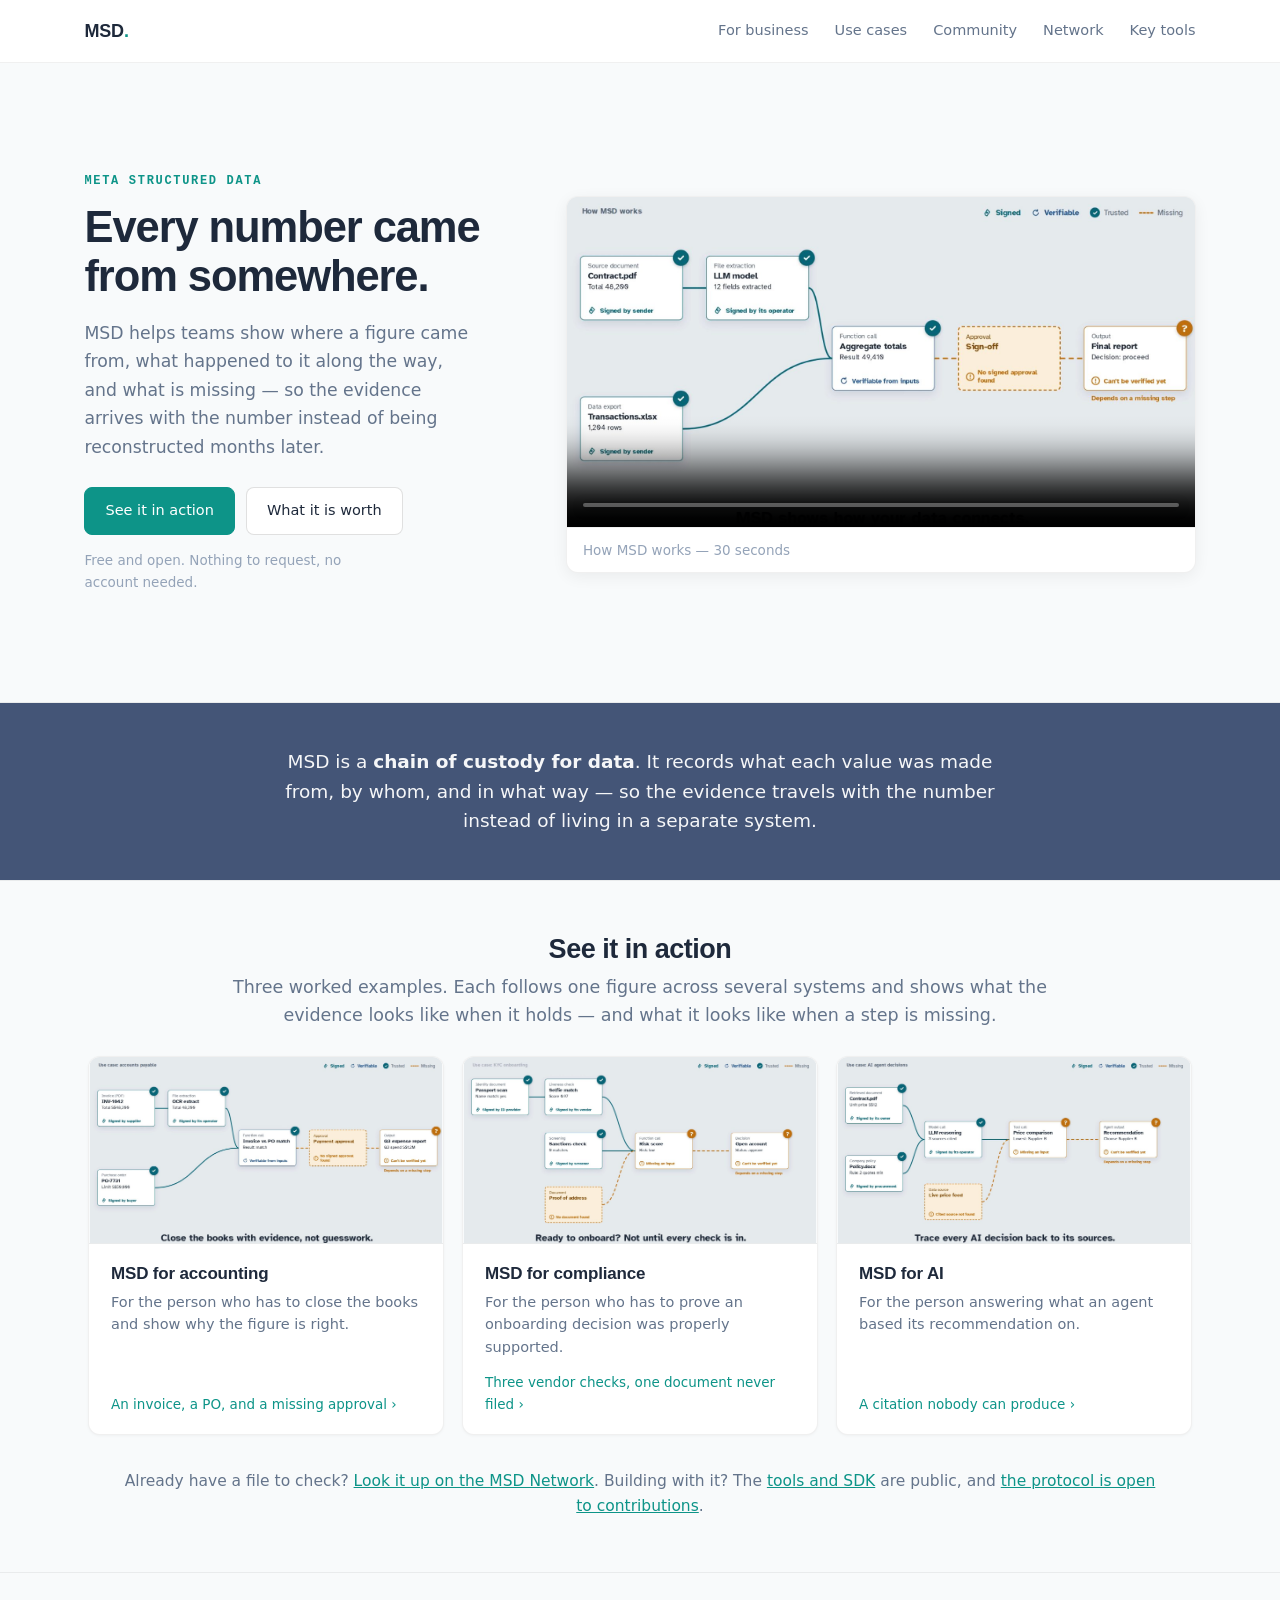
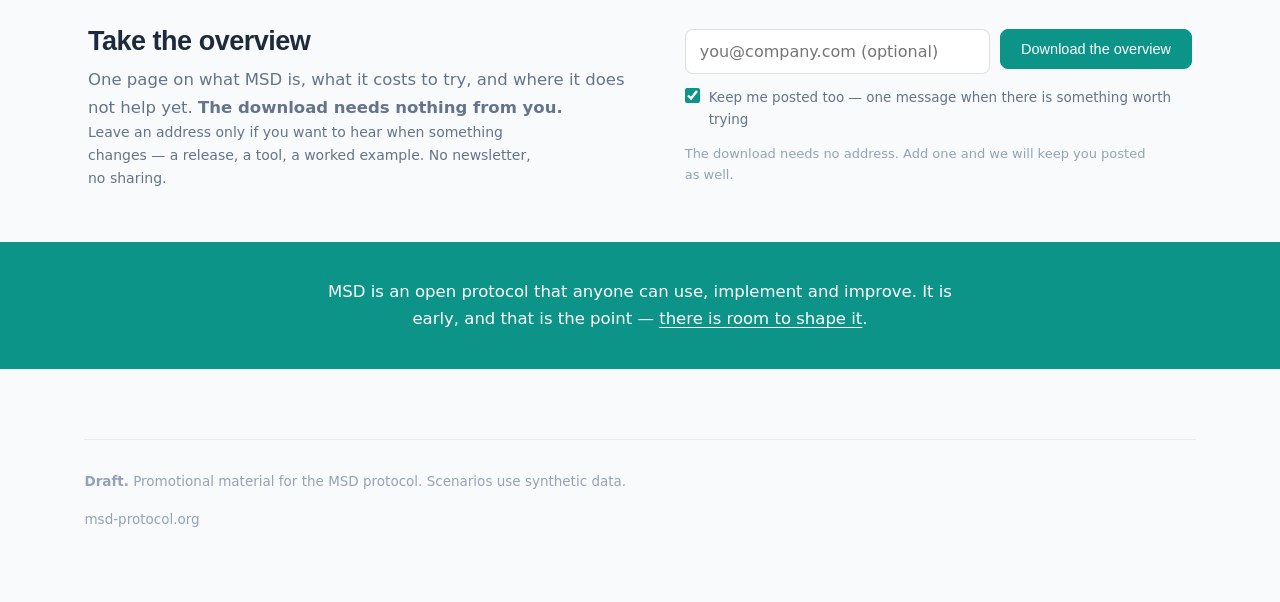
==== commit 532d24f3: "Drop the test-notebook line from the landing page Removed at the user's request. The teal band now c" ====
--- a/docs/index.html
+++ b/docs/index.html
@@ -102,7 +102,6 @@
 
 <section class="band-teal"><div class="wrap">
   <p>MSD is an open protocol that anyone can use, implement and improve. It is early, and that is the point — <a href="community.html">there is room to shape it</a>.</p>
-  <p class="band-note">Every claim on this site was checked against the running tooling, and the tests are public: <a href="https://github.com/leondgarse/msi5006_tests">five reproducible test notebooks</a>, including what did not work.</p>
 </div></section>
 
 <div class="wrap"><footer>
--- a/docs/style.css
+++ b/docs/style.css
@@ -207,6 +207,17 @@
    blocks — cards, tables, .duo, media — still take the whole width. */
 .section-lede{font-size:17.5px;color:var(--text-2);margin:0 0 26px;text-wrap:pretty;
   max-width:min(78ch,100%)}
+/* A lede that introduces a full-width block belongs to that block, so it runs
+   the block's width. Left on the 78ch prose cap it reads as a stranded column
+   above something two or three times wider — the defect the cap exists to
+   prevent, caused by it. Listed by block rather than applied to every lede,
+   because a lede above ordinary prose should still get a reading measure. */
+.wrap:has(> .evidence) > .section-lede,
+.wrap:has(> .journey) > .section-lede,
+.wrap:has(> .stage) > .section-lede,
+.wrap:has(> .stats) > .section-lede,
+.wrap:has(> .compare) > .section-lede,
+.wrap:has(> .cards) > .section-lede{max-width:100%}
 /* a heading centred over a full-width card row, where a left-aligned one
    would sit oddly against three evenly spaced cards */
 h2.center{text-align:center}
@@ -313,7 +324,12 @@
 .ev-stat.warn b{color:var(--amber)}
 .evidence svg{display:block;width:100%;height:auto;background:var(--bg-card);
   border:1px solid var(--border);border-radius:var(--radius-lg);padding:14px 10px}
-.evidence figcaption{margin-top:13px;color:var(--text-2);font-size:14.5px;max-width:760px}
+/* A figure's caption belongs to the figure and takes its full width. A ch-based
+   cap does not work here: it is a fixed length that ignores the figure, so at a
+   1620px graph the caption still broke at 863px and read as a stranded column —
+   the very defect the prose caps exist to prevent, caused by them. */
+.evidence figcaption{margin-top:13px;color:var(--text-2);font-size:14.5px;
+  max-width:100%}
 /* Below ~820px the graph's labels shrink past legibility if the SVG is scaled to
    fit. Scrolling the figure sideways keeps the type at a readable size, which is
    the right trade for a diagram whose whole point is the words on the nodes. */
@@ -376,7 +392,8 @@
 .journey{margin:0;padding:0}
 .journey svg{display:block;width:100%;height:auto;background:var(--bg-card);
   border:1px solid var(--border);border-radius:var(--radius-lg);padding:16px 12px}
-.journey figcaption{margin-top:13px;color:var(--text-2);font-size:14.5px;max-width:760px}
+.journey figcaption{margin-top:13px;color:var(--text-2);font-size:14.5px;
+  max-width:100%}
 @media(max-width:820px){
   .journey{overflow-x:auto;-webkit-overflow-scrolling:touch}
   .journey svg{width:820px;max-width:none}
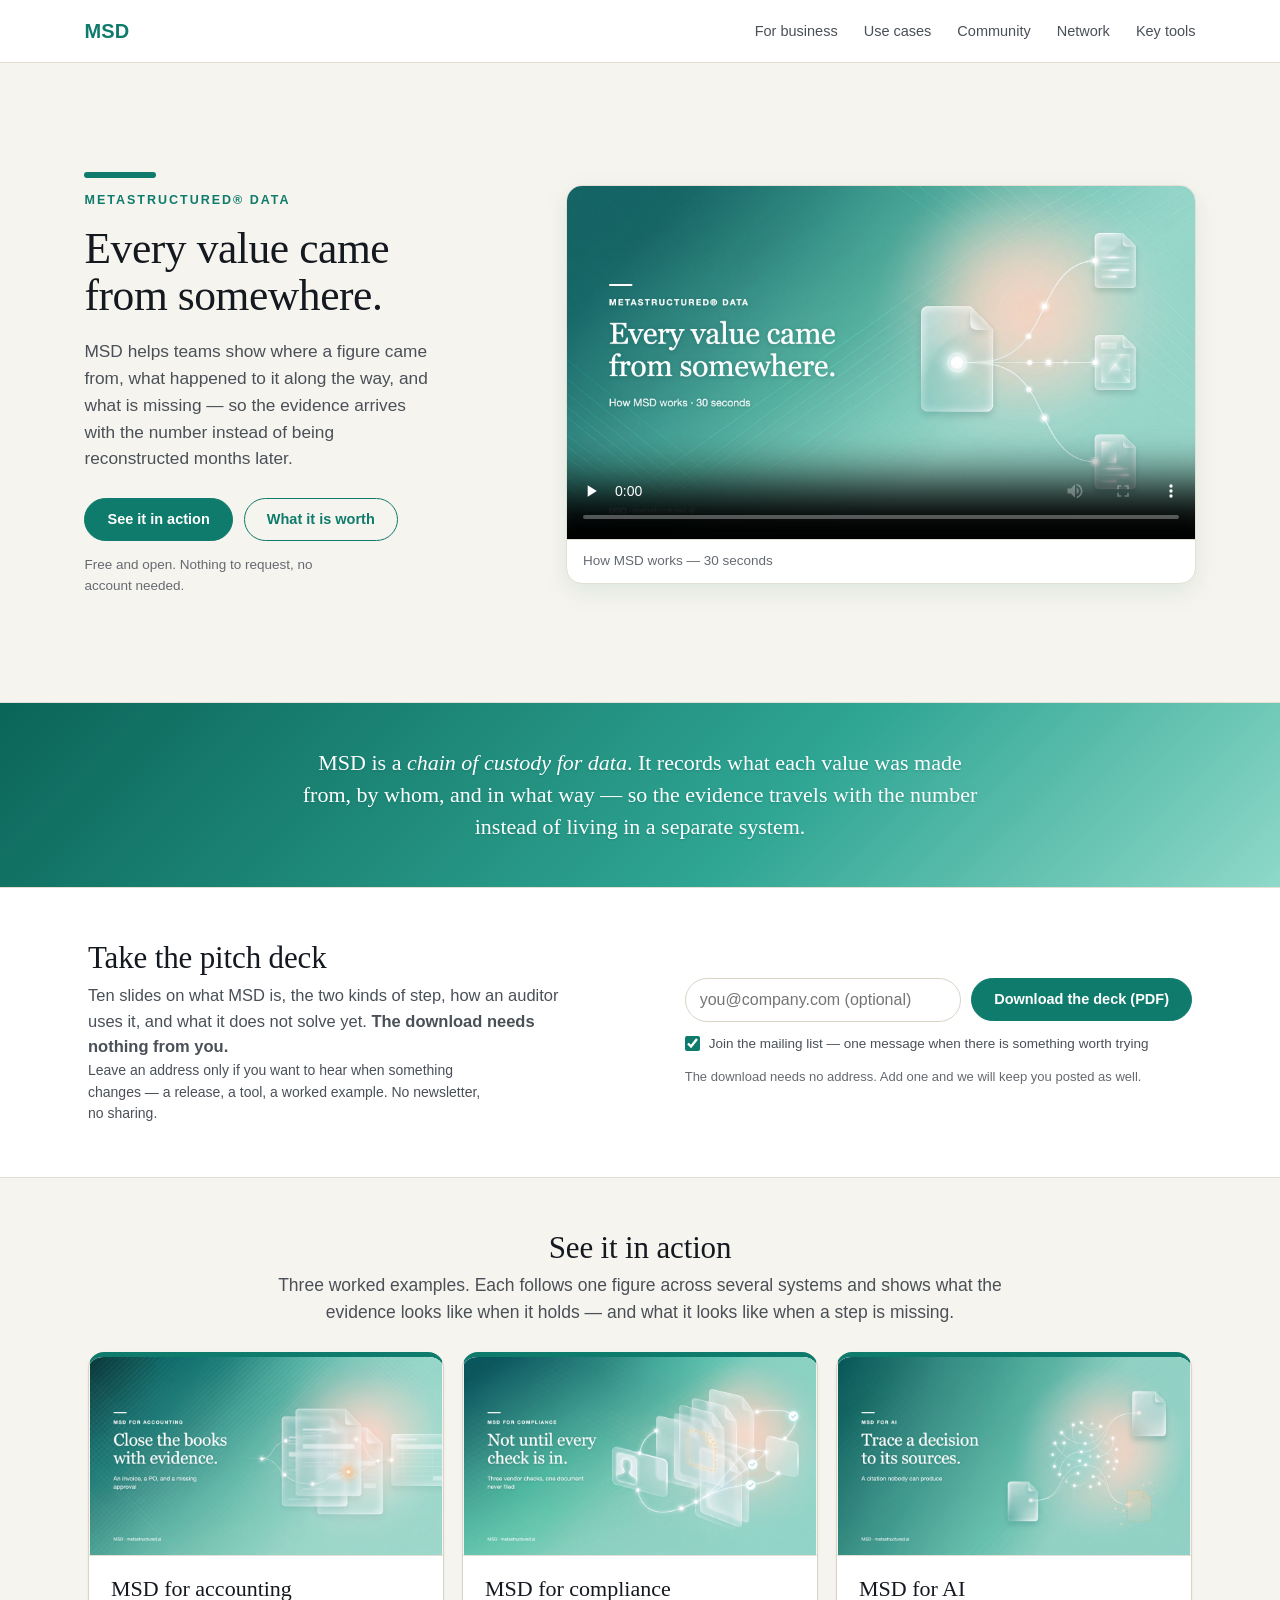
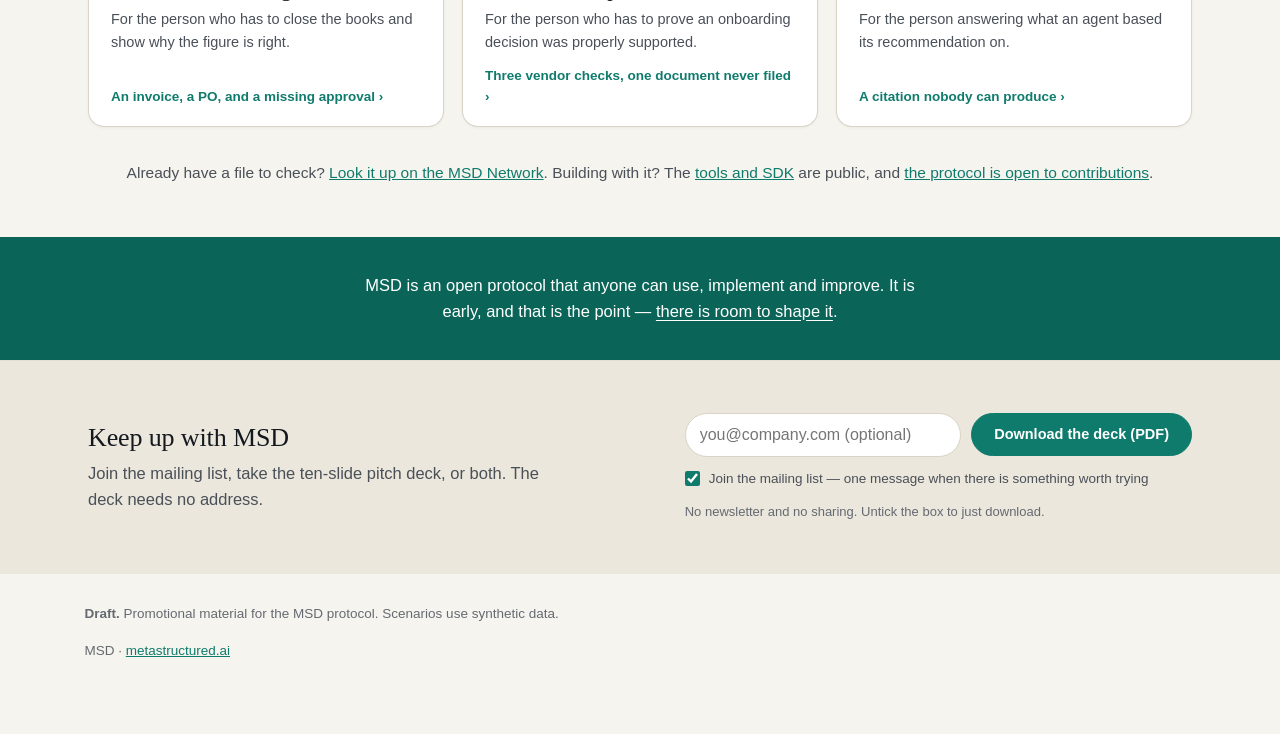
==== commit d5bcba40: "Restyle to the MSD brand, ship the pitch deck, rebuild the 10-21 asks - Brand guidelines v1.0, light" ====
--- a/docs/index.html
+++ b/docs/index.html
@@ -10,7 +10,7 @@
 <body>
 
 <nav><div class="wrap">
-  <a class="brand" href="./">MSD<span>.</span></a>
+  <a class="brand" href="./">MSD</a>
   <div class="nav-links">
     <a href="business.html">For business</a>
     <a href="#see-it">Use cases</a>
@@ -22,8 +22,8 @@
 
 <header class="hero hero-split"><div class="wrap">
   <div class="hero-copy">
-    <div class="eyebrow">Meta Structured Data</div>
-    <h1>Every number came from somewhere.</h1>
+    <div class="eyebrow">Metastructured® Data</div>
+    <h1>Every value came from somewhere.</h1>
     <p class="lede">MSD helps teams show where a figure came from, what happened to it along the way, and what is missing — so the evidence arrives with the number instead of being reconstructed months later.</p>
 
     <div class="cta-row">
@@ -35,7 +35,7 @@
 
   <div class="hero-media">
     <div class="video-wrap">
-      <video controls preload="none" poster="media/msd-general.jpg" playsinline>
+      <video controls preload="none" poster="media/msd-general-cover.jpg" playsinline>
         <source src="media/msd-general.mp4" type="video/mp4">
         Your browser cannot play this video.
       </video>
@@ -48,12 +48,32 @@
   <p>MSD is a <strong>chain of custody for data</strong>. It records what each value was made from, by whom, and in what way — so the evidence travels with the number instead of living in a separate system.</p>
 </div></section>
 
+<section class="band signup-band signup-top" id="keep-me-posted"><div class="wrap">
+  <div class="signup">
+    <div class="signup-copy">
+      <h2>Take the pitch deck</h2>
+      <p>Ten slides on what MSD is, the two kinds of step, how an auditor uses it, and what it does not solve yet. <strong>The download needs nothing from you.</strong></p>
+      <p class="signup-sub">Leave an address only if you want to hear when something changes — a release, a tool, a worked example. No newsletter, no sharing.</p>
+    </div>
+    <form class="signup-form" data-placement="top" novalidate>
+      <label class="sr-only" for="signupEmail-top">Email address (optional)</label>
+      <input id="signupEmail-top" name="email" type="email" placeholder="you@company.com (optional)" autocomplete="email">
+      <button class="btn btn-primary" type="submit">Download the deck (PDF)</button>
+      <label class="signup-opt" for="signupKeep-top">
+        <input type="checkbox" id="signupKeep-top" checked>
+        <span>Join the mailing list — one message when there is something worth trying</span>
+      </label>
+      <p class="signup-note">The download needs no address. Add one and we will keep you posted as well.</p>
+    </form>
+  </div>
+</div></section>
+
 <section class="band plain" id="see-it"><div class="wrap">
   <h2 class="routes-h">See it in action</h2>
   <p class="section-lede">Three worked examples. Each follows one figure across several systems and shows what the evidence looks like when it holds — and what it looks like when a step is missing.</p>
   <div class="routes">
     <a class="route" href="cases/accounting.html">
-      <img src="media/msd-accounting.jpg" alt="Provenance graph for an accounts-payable pipeline, with the approval step flagged as missing" loading="lazy" width="1600" height="842">
+      <img src="media/msd-accounting-cover.jpg" alt="MSD for accounting: close the books with evidence. Glass invoice and purchase order joined by an evidence chain, one step marked missing." loading="lazy" width="1920" height="1080">
       <span class="route-body">
         <span class="route-k">MSD for accounting</span>
         <span class="route-w">For the person who has to close the books and show why the figure is right.</span>
@@ -61,7 +81,7 @@
       </span>
     </a>
     <a class="route" href="cases/kyc.html">
-      <img src="media/msd-kyc.jpg" alt="Provenance graph for a KYC onboarding pipeline, with a document that was never filed" loading="lazy" width="1600" height="842">
+      <img src="media/msd-kyc-cover.jpg" alt="MSD for compliance: not until every check is in. Three checks pass; one document slot is empty." loading="lazy" width="1920" height="1080">
       <span class="route-body">
         <span class="route-k">MSD for compliance</span>
         <span class="route-w">For the person who has to prove an onboarding decision was properly supported.</span>
@@ -69,7 +89,7 @@
       </span>
     </a>
     <a class="route" href="cases/ai-agent.html">
-      <img src="media/msd-ai_agent.jpg" alt="Provenance graph for an AI agent pipeline, with a cited price feed that cannot be found" loading="lazy" width="1600" height="842">
+      <img src="media/msd-ai_agent-cover.jpg" alt="MSD for AI: trace a decision to its sources. Two cited sources are found; the third is missing." loading="lazy" width="1920" height="1080">
       <span class="route-body">
         <span class="route-k">MSD for AI</span>
         <span class="route-w">For the person answering what an agent based its recommendation on.</span>
@@ -80,33 +100,32 @@
   <p class="features-more">Already have a file to check? <a href="https://network.msd-protocol.org/">Look it up on the MSD Network</a>. Building with it? The <a href="https://key-tools.msd-protocol.org/">tools and SDK</a> are public, and <a href="community.html">the protocol is open to contributions</a>.</p>
 </div></section>
 
-<section class="band plain signup-band" id="keep-me-posted"><div class="wrap">
+<section class="band-teal"><div class="wrap">
+  <p>MSD is an open protocol that anyone can use, implement and improve. It is early, and that is the point — <a href="community.html">there is room to shape it</a>.</p>
+</div></section>
+
+<section class="band signup-band signup-foot"><div class="wrap">
   <div class="signup">
     <div class="signup-copy">
-      <h2>Take the overview</h2>
-      <p>One page on what MSD is, what it costs to try, and where it does not help yet. <strong>The download needs nothing from you.</strong></p>
-      <p class="signup-sub">Leave an address only if you want to hear when something changes — a release, a tool, a worked example. No newsletter, no sharing.</p>
+      <h2>Keep up with MSD</h2>
+      <p>Join the mailing list, take the ten-slide pitch deck, or both. The deck needs no address.</p>
     </div>
-    <form class="signup-form" id="signupForm" novalidate>
-      <label class="sr-only" for="signupEmail">Email address (optional)</label>
-      <input id="signupEmail" name="email" type="email" placeholder="you@company.com (optional)" autocomplete="email">
-      <button class="btn btn-primary" id="signupGo" type="submit">Download the overview</button>
-      <label class="signup-opt" for="signupKeep">
-        <input type="checkbox" id="signupKeep" checked>
-        <span>Keep me posted too — one message when there is something worth trying</span>
+    <form class="signup-form" data-placement="foot" novalidate>
+      <label class="sr-only" for="signupEmail-foot">Email address (optional)</label>
+      <input id="signupEmail-foot" name="email" type="email" placeholder="you@company.com (optional)" autocomplete="email">
+      <button class="btn btn-primary" type="submit">Download the deck (PDF)</button>
+      <label class="signup-opt" for="signupKeep-foot">
+        <input type="checkbox" id="signupKeep-foot" checked>
+        <span>Join the mailing list — one message when there is something worth trying</span>
       </label>
-      <p class="signup-note" id="signupNote">The download needs no address. Add one and we will keep you posted as well.</p>
+      <p class="signup-note">No newsletter and no sharing. Untick the box to just download.</p>
     </form>
   </div>
 </div></section>
 
-<section class="band-teal"><div class="wrap">
-  <p>MSD is an open protocol that anyone can use, implement and improve. It is early, and that is the point — <a href="community.html">there is room to shape it</a>.</p>
-</div></section>
-
 <div class="wrap"><footer>
   <p><strong>Draft.</strong> Promotional material for the MSD protocol. Scenarios use synthetic data.</p>
-  <p>msd-protocol.org</p>
+  <p>MSD · <a href="https://metastructured.ai">metastructured.ai</a></p>
 </footer></div>
 
 <script src="msd-analytics.js" defer></script>
--- a/docs/style.css
+++ b/docs/style.css
@@ -1,22 +1,27 @@
 /* MSD marketing pages.
-   Tokens mirror the live msd-protocol.org site so this ports with minimal change. */
+   Tokens follow the MSD Brand Guidelines v1.0, light (pitch deck) style:
+   paper ground, ink text, teal carries the brand, amber only for what is
+   missing. Names are kept from the earlier msd-protocol.org mirror so the
+   pages did not need to change when the palette did. */
 :root{
-  --bg:#f8fafb; --bg-card:#ffffff;
-  --text-1:#1e293b; --text-2:#64748b; --text-3:#94a3b8;
-  --primary:#445577; --teal:#0d9488;
-  --amber:#b45309; --amber-bg:#fdf6ec;
-  --teal-bg:#eaf6f4;
-  --border:rgba(0,0,0,.06); --border-strong:rgba(0,0,0,.12);
-  --radius-sm:6px; --radius-md:8px; --radius-lg:12px;
-  --shadow-sm:0 1px 3px rgba(0,0,0,.04);
-  --shadow-md:0 4px 16px rgba(0,0,0,.06);
-  --sans:Inter,-apple-system,BlinkMacSystemFont,"Segoe UI",Roboto,system-ui,sans-serif;
-  --display:Manrope,Inter,-apple-system,sans-serif;
-  --mono:"JetBrains Mono",ui-monospace,SFMono-Regular,Menlo,monospace;
+  --bg:#f6f4ee; --bg-card:#ffffff; --bg-deep:#ebe7dc;          /* paper, white, paper deep */
+  --text-1:#14181f; --text-2:#4a5058; --text-3:#656a71;        /* ink, slate, small print */
+  --primary:#0a6558; --teal:#0f7b6c; --mint:#2fa593; --mint-soft:#8fd9c9;
+  --teal-bg:#dff1ed;                                           /* mint tint: "verifiable" */
+  --amber:#b8500c; --amber-bg:#fbe9dc;                         /* missing or attention only */
+  --gradient:linear-gradient(135deg,#0a6558 0%,#2fa593 60%,#8fd9c9 100%);
+  --border:#e4dfd3; --border-strong:#d9d4c6;
+  --radius-sm:6px; --radius-md:8px; --radius-lg:16px; --radius-pill:999px;
+  --shadow-sm:0 1px 3px rgba(15,123,108,.06);
+  --shadow-md:0 8px 24px rgba(15,123,108,.10);
+  --sans:"Helvetica Neue",Helvetica,Arial,sans-serif;
+  --display:Georgia,"Times New Roman",serif;                   /* headlines: regular, never bold */
+  --mono:ui-monospace,SFMono-Regular,Menlo,monospace;
+  --label-spacing:.16em;                                       /* 2-3px at label sizes */
 }
 *{box-sizing:border-box}
 html{scroll-behavior:smooth}
-body{margin:0;background:var(--bg);color:var(--text-1);font:16.5px/1.65 var(--sans);
+body{margin:0;background:var(--bg);color:var(--text-1);font:16.5px/1.55 var(--sans);
   -webkit-font-smoothing:antialiased}
 /* Ratio-based, not a fixed cap: the column grows with the viewport so a wide
    monitor does not spend its extra width on margins. 90vw governs throughout
@@ -37,22 +42,27 @@
 /* nav */
 nav{border-bottom:1px solid var(--border);background:var(--bg-card)}
 nav .wrap{display:flex;align-items:center;justify-content:space-between;height:62px}
-.brand{font:700 18px var(--display);color:var(--text-1);text-decoration:none;letter-spacing:-.01em}
-.brand span{color:var(--teal)}
+/* wordmark: "MSD" in bold sans, brand teal, no full stop */
+.brand{font:700 20px var(--sans);color:var(--teal);text-decoration:none;letter-spacing:.01em}
 .nav-links{display:flex;gap:26px;align-items:center}
 .nav-links a{color:var(--text-2);text-decoration:none;font-size:14.5px}
 .nav-links a:hover{color:var(--text-1)}
 @media(max-width:600px){.nav-links a.hide-sm{display:none}}
 
 /* type */
-h1{font:700 clamp(32px,5vw,46px)/1.12 var(--display);letter-spacing:-.025em;margin:0 0 18px;
+/* headlines: Georgia regular, line height about 1.1, never bold */
+h1{font:400 clamp(34px,5vw,50px)/1.1 var(--display);letter-spacing:-.01em;margin:0 0 18px;
   text-wrap:balance;max-width:28ch}
-h2{font:650 27px/1.25 var(--display);letter-spacing:-.018em;margin:58px 0 14px;text-wrap:balance}
-h3{font:650 18px/1.4 var(--display);margin:30px 0 8px;text-wrap:balance}
+h2{font:400 31px/1.15 var(--display);letter-spacing:-.005em;margin:58px 0 14px;text-wrap:balance}
+h3{font:700 18px/1.35 var(--sans);margin:30px 0 8px;text-wrap:balance}
 p{margin:0 0 16px;text-wrap:pretty}
 .lede{font-size:19px;color:var(--text-2);text-wrap:pretty}
-.eyebrow{font:600 12px/1 var(--mono);letter-spacing:.14em;text-transform:uppercase;
-  color:var(--teal);margin-bottom:16px}
+.eyebrow{font:700 12.5px/1 var(--sans);letter-spacing:var(--label-spacing);text-transform:uppercase;
+  color:var(--teal);margin-bottom:18px}
+/* the 72 x 6 teal accent bar the deck and posters put above a title */
+.hero .eyebrow::before{content:"";display:block;width:72px;height:6px;border-radius:3px;
+  background:var(--teal);margin-bottom:16px}
+.hero-center .eyebrow::before{margin-left:auto;margin-right:auto}
 .muted{color:var(--text-2)} .small{font-size:14.5px}
 a{color:var(--teal)}
 
@@ -94,7 +104,7 @@
 .hero-split .wrap{display:grid;grid-template-columns:minmax(0,.82fr) minmax(0,1.18fr);
   gap:44px;align-items:center}
 .hero-split .hero-copy{min-width:0}
-/* 20ch keeps 'Every number came / from somewhere.' on two lines */
+/* 17ch keeps 'Every value came / from somewhere.' on two lines */
 .hero-split h1{max-width:min(17ch,100%);font-size:clamp(32px,3.4vw,52px)}
 .hero-split .lede{max-width:min(36ch,100%);font-size:clamp(17px,1.35vw,21px)}
 .hero-split .note{max-width:min(40ch,100%);font-size:clamp(13.5px,1vw,15.5px)}
@@ -108,14 +118,14 @@
 /* video */
 .video-wrap{background:var(--bg-card);border:1px solid var(--border);border-radius:var(--radius-lg);
   overflow:hidden;box-shadow:var(--shadow-md);margin:30px 0}
-.video-wrap video{width:100%;display:block;background:#e8edf0}
+.video-wrap video{width:100%;display:block;background:var(--bg)}
 .video-cap{font-size:13.5px;color:var(--text-3);padding:11px 16px;border-top:1px solid var(--border)}
 
 /* legend — mirrors the video key */
 .legend{display:flex;flex-wrap:wrap;gap:20px;margin:22px 0 0;font-size:13.5px;color:var(--text-2)}
 .legend b{font-weight:600;color:var(--text-1)}
 .dot{display:inline-block;width:9px;height:9px;border-radius:50%;margin-right:7px;vertical-align:1px}
-.dot.sign{background:var(--teal)} .dot.ver{background:var(--primary)}
+.dot.sign{background:var(--text-1)} .dot.ver{background:var(--teal)}
 .dot.miss{background:var(--amber)}
 
 /* cards */
@@ -124,20 +134,22 @@
 .cards:has(> :nth-child(4)):not(:has(> :nth-child(5))){grid-template-columns:repeat(2,1fr)}
 @media(max-width:820px){.cards,
   .cards:has(> :nth-child(4)):not(:has(> :nth-child(5))){grid-template-columns:1fr}}
-.card{background:var(--bg-card);border:1px solid var(--border);border-radius:var(--radius-lg);
+/* brand card: white, 16px corners, 1px border, 5px teal top edge */
+.card{background:var(--bg-card);border:1px solid var(--border-strong);border-top:5px solid var(--teal);
+  border-radius:var(--radius-lg);
   padding:22px;box-shadow:var(--shadow-sm);text-decoration:none;color:inherit;display:block;
   transition:box-shadow .16s,transform .16s}
 a.card:hover{box-shadow:var(--shadow-md);transform:translateY(-2px)}
 .card h3{margin:0 0 7px;font-size:17px}
 .card p{font-size:14.5px;color:var(--text-2);margin:0}
-.card .tag{font:600 11px/1 var(--mono);letter-spacing:.08em;text-transform:uppercase;
+.card .tag{font:700 11px/1 var(--sans);letter-spacing:var(--label-spacing);text-transform:uppercase;
   color:var(--teal);display:block;margin-bottom:10px}
 
 /* cards that lead with the case's poster frame: the image is the content, so it
    goes edge to edge and the padding moves to an inner body */
 .cards-media .card{padding:0;overflow:hidden;display:flex;flex-direction:column}
-.cards-media .card img{width:100%;height:auto;aspect-ratio:1600/842;object-fit:contain;
-  display:block;background:#e8edf0;border-bottom:1px solid var(--border)}
+.cards-media .card img{width:100%;height:auto;aspect-ratio:16/9;object-fit:contain;
+  display:block;background:var(--bg);border-bottom:1px solid var(--border)}
 .cards-media .card-body{padding:18px 20px 20px}
 .cards-media .card p{text-wrap:pretty}
 
@@ -145,11 +157,11 @@
 .split{display:grid;grid-template-columns:1fr 1fr;gap:18px;margin:26px 0}
 @media(max-width:760px){.split{grid-template-columns:1fr}}
 .panel{border-radius:var(--radius-lg);padding:22px;border:1px solid var(--border)}
-.panel.check{background:var(--teal-bg);border-color:rgba(13,148,136,.22)}
-.panel.trust{background:var(--amber-bg);border-color:rgba(180,83,9,.2)}
+.panel.check{background:var(--teal-bg);border-color:var(--teal)}
+.panel.trust{background:var(--bg-card);border-color:var(--text-1)}
 .panel h3{margin:0 0 4px;font-size:16.5px}
-.panel.check h3{color:var(--teal)} .panel.trust h3{color:var(--amber)}
-.panel .tag{font:600 11px/1 var(--mono);letter-spacing:.08em;text-transform:uppercase;
+.panel.check h3{color:var(--teal)} .panel.trust h3{color:var(--text-1)}
+.panel .tag{font:700 11px/1 var(--sans);letter-spacing:var(--label-spacing);text-transform:uppercase;
   opacity:.8;display:block;margin-bottom:11px}
 .panel p{font-size:14.5px;margin:0 0 10px}
 .panel ul{margin:0;padding-left:18px;font-size:14px;color:var(--text-2)}
@@ -163,17 +175,17 @@
 .steps{counter-reset:s;list-style:none;padding:0;margin:24px 0}
 .steps li{counter-increment:s;position:relative;padding:0 0 19px 44px}
 .steps li::before{content:counter(s);position:absolute;left:0;top:-1px;width:28px;height:28px;
-  border-radius:50%;background:var(--teal);color:#fff;font:600 13.5px/28px var(--mono);text-align:center}
+  border-radius:50%;background:var(--teal);color:#fff;font:700 13.5px/28px var(--sans);text-align:center}
 .steps li::after{content:"";position:absolute;left:13.5px;top:32px;bottom:1px;width:1px;background:var(--border-strong)}
 .steps li:last-child::after{display:none}
 .steps strong{display:block;margin-bottom:2px}
 .steps span{color:var(--text-2);font-size:15px}
 
-/* limits */
-.limits{background:var(--bg-card);border:1px solid var(--border);border-left:3px solid var(--amber);
-  border-radius:0 var(--radius-md) var(--radius-md) 0;padding:20px 23px;margin:26px 0}
+/* limits: the brand callout — amber tint, 6px amber left edge, 8px corners */
+.limits{background:var(--amber-bg);border-left:6px solid var(--amber);
+  border-radius:var(--radius-md);padding:20px 23px;margin:26px 0}
 .limits h3{margin:0 0 9px;font-size:16px;color:var(--amber)}
-.limits ul{margin:0;padding-left:18px;font-size:14.5px;color:var(--text-2)}
+.limits ul{margin:0;padding-left:18px;font-size:14.5px;color:var(--text-1)}
 .limits li{margin-bottom:6px}
 
 /* status strip */
@@ -184,7 +196,7 @@
 /* table */
 table{width:100%;border-collapse:collapse;margin:22px 0;font-size:14.5px}
 th,td{text-align:left;padding:11px 12px;border-bottom:1px solid var(--border);vertical-align:top}
-th{font:600 11.5px/1 var(--mono);letter-spacing:.07em;text-transform:uppercase;color:var(--text-3)}
+th{font:700 11.5px/1 var(--sans);letter-spacing:var(--label-spacing);text-transform:uppercase;color:var(--text-3)}
 tbody tr:last-child td{border-bottom:none}
 
 footer{margin-top:70px;padding:30px 0 56px;border-top:1px solid var(--border);
@@ -226,11 +238,13 @@
 /* cost / stat row */
 .stats{display:grid;grid-template-columns:repeat(3,1fr);gap:18px;margin:4px 0 0}
 @media(max-width:820px){.stats{grid-template-columns:1fr}}
-.stat{background:var(--bg);border:1px solid var(--border);border-radius:var(--radius-lg);padding:20px}
+/* stats describe problems, so they take the brand card with an amber top edge */
+.stat{background:var(--bg);border:1px solid var(--border-strong);border-top:5px solid var(--amber);
+  border-radius:var(--radius-lg);padding:20px}
 .band.plain .stat{background:var(--bg-card)}
-.stat h4{margin:0 0 6px;font:650 15.5px/1.35 var(--display)}
+.stat h4{margin:0 0 6px;font:700 15.5px/1.35 var(--sans)}
 .stat p{margin:0;font-size:14.5px;color:var(--text-2)}
-.stat .ico{font:600 11px/1 var(--mono);letter-spacing:.08em;text-transform:uppercase;
+.stat .ico{font:700 11px/1 var(--sans);letter-spacing:var(--label-spacing);text-transform:uppercase;
   color:var(--amber);display:block;margin-bottom:11px}
 
 /* two-up: text beside a visual or a second block */
@@ -250,11 +264,13 @@
   border:1px solid var(--border);border-radius:var(--radius-lg);overflow:hidden;margin:26px 0}
 @media(max-width:700px){.compare{grid-template-columns:1fr}}
 .compare > div{background:var(--bg-card);padding:22px}
-.compare .hd{font:650 16px/1.3 var(--display);margin:0 0 3px}
-.compare .sub{font:600 11px/1 var(--mono);letter-spacing:.08em;text-transform:uppercase;
+.compare .hd{font:400 21px/1.2 var(--display);margin:0 0 5px}
+.compare .sub{font:700 11px/1 var(--sans);letter-spacing:var(--label-spacing);text-transform:uppercase;
   margin:0 0 12px}
 .compare .c-ver .hd,.compare .c-ver .sub{color:var(--teal)}
-.compare .c-att .hd,.compare .c-att .sub{color:var(--amber)}
+/* attested is ink, never amber: amber means missing (brand guide §5) */
+.compare .c-ver{background:var(--teal-bg)}
+.compare .c-att .hd,.compare .c-att .sub{color:var(--text-1)}
 .compare p{font-size:14.5px;margin:0 0 9px}
 .compare ul{margin:0;padding-left:17px;font-size:13.5px;color:var(--text-2)}
 
@@ -263,24 +279,26 @@
 
 /* ---- hero CTAs and analogy (pattern borrowed from c2pa.org / in-toto.io) ---- */
 .cta-row{display:flex;flex-wrap:wrap;gap:11px;margin:26px 0 0}
-.btn{display:inline-block;padding:11px 20px;border-radius:var(--radius-md);
-  border:1px solid var(--border-strong);background:var(--bg-card);color:var(--text-1);
-  text-decoration:none;font-size:14.5px;font-weight:500;transition:.15s}
-.btn:hover{border-color:var(--teal);color:var(--teal)}
+/* buttons are fully rounded: primary solid teal, secondary a teal outline */
+.btn{display:inline-block;padding:11px 22px;border-radius:var(--radius-pill);
+  border:1.5px solid var(--teal);background:transparent;color:var(--teal);
+  text-decoration:none;font:700 14.5px/1.3 var(--sans);transition:.15s;cursor:pointer}
+.btn:hover{background:var(--teal-bg)}
 .btn-primary{background:var(--teal);border-color:var(--teal);color:#fff}
-.btn-primary:hover{background:#0b7f74;border-color:#0b7f74;color:#fff}
-.analogy{background:var(--teal-bg);border:1px solid rgba(13,148,136,.2);
+.btn-primary:hover{background:var(--primary);border-color:var(--primary);color:#fff}
+.analogy{background:var(--teal-bg);border:1px solid var(--teal);
   border-radius:var(--radius-lg);padding:20px 24px;margin:44px 0 0}
 .analogy p{margin:0;font-size:17px;text-wrap:pretty}
 
 /* ---- full-width colour bands (in-toto's main structural device) ---- */
-.band-accent{background:var(--primary);color:#fff;border:0}
+/* the one statement band takes the brand gradient, as the deck's statement slide does */
+.band-accent{background:var(--gradient);color:#fff;border:0}
 .band-accent .wrap{padding:44px 24px;text-align:center}
-.band-accent p{margin:0 auto;max-width:62ch;font-size:18.5px;line-height:1.6;color:#fff;
-  opacity:.95;text-wrap:pretty}
-.band-accent strong{color:#fff;font-weight:650}
-
-.band-teal{background:var(--teal);color:#fff;border:0}
+.band-accent p{margin:0 auto;max-width:62ch;font:400 22px/1.45 var(--display);color:#fff;
+  text-wrap:pretty;text-shadow:0 1px 2px rgba(10,101,88,.35)}
+.band-accent strong{color:#fff;font-weight:400;font-style:italic}
+
+.band-teal{background:var(--primary);color:#fff;border:0}
 .band-teal .wrap{padding:36px 24px;text-align:center}
 .band-teal p{margin:0 auto;max-width:64ch;color:#fff;font-size:16.5px;text-wrap:pretty}
 .band-teal a{color:#fff;text-decoration:underline;text-underline-offset:3px}
@@ -317,10 +335,10 @@
    permission, no dark-theme screenshot, and no data that is not ours. */
 .evidence{margin:26px 0 0;padding:0}
 .ev-stats{display:flex;flex-wrap:wrap;gap:8px;margin-bottom:16px}
-.ev-stat{background:var(--bg-card);border:1px solid var(--border-strong);border-radius:999px;
+.ev-stat{background:var(--bg-card);border:1px solid var(--border-strong);border-radius:var(--radius-pill);
   padding:5px 13px;font-size:13px;color:var(--text-2)}
 .ev-stat b{color:var(--text-1);font-weight:600}
-.ev-stat.warn{background:var(--amber-bg);border-color:rgba(180,83,9,.25);color:var(--amber)}
+.ev-stat.warn{background:var(--amber-bg);border:1px dashed var(--amber);color:var(--amber)}
 .ev-stat.warn b{color:var(--amber)}
 .evidence svg{display:block;width:100%;height:auto;background:var(--bg-card);
   border:1px solid var(--border);border-radius:var(--radius-lg);padding:14px 10px}
@@ -349,24 +367,31 @@
 .routes{display:grid;grid-template-columns:repeat(3,1fr);gap:18px}
 @media(max-width:820px){.routes{grid-template-columns:1fr}}
 .route{display:flex;flex-direction:column;background:var(--bg-card);
-  border:1px solid var(--border);border-radius:var(--radius-lg);overflow:hidden;
+  border:1px solid var(--border-strong);border-top:5px solid var(--teal);
+  border-radius:var(--radius-lg);overflow:hidden;
   text-decoration:none;color:inherit;box-shadow:var(--shadow-sm);
   transition:border-color .15s,box-shadow .15s,transform .15s}
-.route:hover{border-color:var(--teal);box-shadow:var(--shadow-md);transform:translateY(-2px)}
-/* The posters are 1600x842 (ratio 1.9), not 16:9, and each carries a burned-in
-   headline — so they declare their real ratio and are never cropped. */
-.route img{width:100%;height:auto;aspect-ratio:1600/842;object-fit:contain;
+.route:hover{border-color:var(--teal);border-top-color:var(--teal);box-shadow:var(--shadow-md);transform:translateY(-2px)}
+/* The posters are 1920x1080 and each carries a burned-in headline and legend,
+   so they declare their real ratio and are never cropped. */
+.route img{width:100%;height:auto;aspect-ratio:16/9;object-fit:contain;
   display:block;background:var(--bg);border-bottom:1px solid var(--border)}
 .route-body{display:flex;flex-direction:column;gap:7px;padding:20px 22px 18px;flex:1}
-.route-k{font:700 17px var(--display);color:var(--text-1);letter-spacing:-.01em}
+.route-k{font:400 22px/1.15 var(--display);color:var(--text-1)}
 .route-w{color:var(--text-2);font-size:14.5px;line-height:1.55}
-.route-go{margin-top:auto;padding-top:6px;color:var(--teal);font-size:13.5px;font-weight:500}
+.route-go{margin-top:auto;padding-top:6px;color:var(--teal);font-size:13.5px;font-weight:700}
 
 /* Interest capture. The supervisor's note (2026-10-13) was that the Network
    sign-in does not read as a way to register interest — "join our mailing list"
    is the pattern people recognise. The Network link stays; this answers a
    different question (who wants to hear more, not who has a file to check). */
 .signup-band{border-top:1px solid var(--border)}
+/* Two positions, per the sponsor's 10-21 review: high on the landing page, and
+   at the foot of every page. The foot one sits on paper deep so it reads as
+   the page's close rather than another section of content. */
+.signup-foot{background:var(--bg-deep)}
+.signup-foot .signup-copy h2{font-size:26px}
+.signup-foot + .wrap footer{margin-top:0;border-top:0}
 .signup{display:grid;grid-template-columns:1.05fr .95fr;gap:36px;align-items:center}
 @media(max-width:820px){.signup{grid-template-columns:1fr;gap:20px}}
 .signup-copy h2{margin:0 0 8px}
@@ -374,7 +399,7 @@
 .signup-form{display:grid;grid-template-columns:1fr auto;gap:10px;align-items:start}
 @media(max-width:560px){.signup-form{grid-template-columns:1fr}}
 .signup-form input{font:16px var(--sans);color:var(--text-1);background:var(--bg-card);
-  border:1px solid var(--border-strong);border-radius:var(--radius-md);padding:12px 14px;width:100%}
+  border:1px solid var(--border-strong);border-radius:var(--radius-pill);padding:12px 14px;width:100%}
 .signup-form input:focus{outline:2px solid var(--teal);outline-offset:1px;border-color:var(--teal)}
 .signup-form .btn{white-space:nowrap}
 .signup-note{grid-column:1/-1;margin:2px 0 0;font-size:13px;color:var(--text-3)}
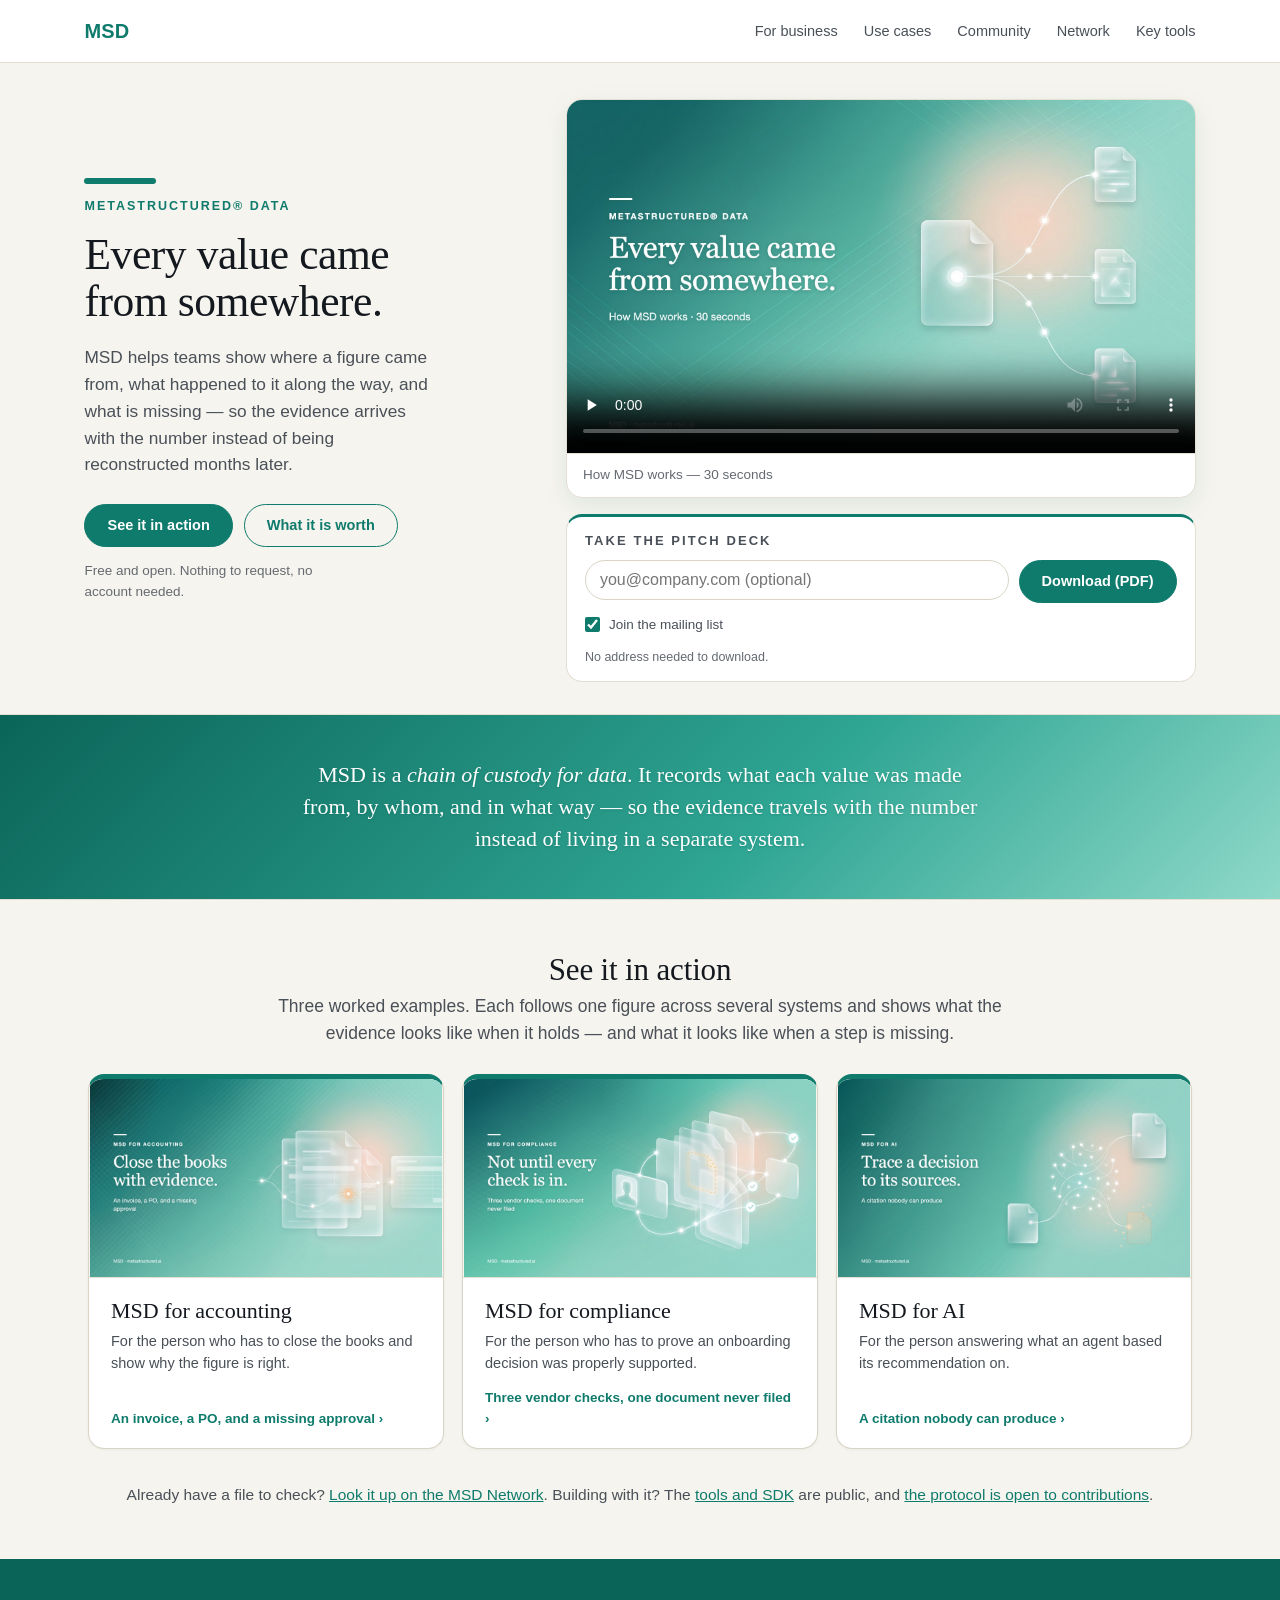
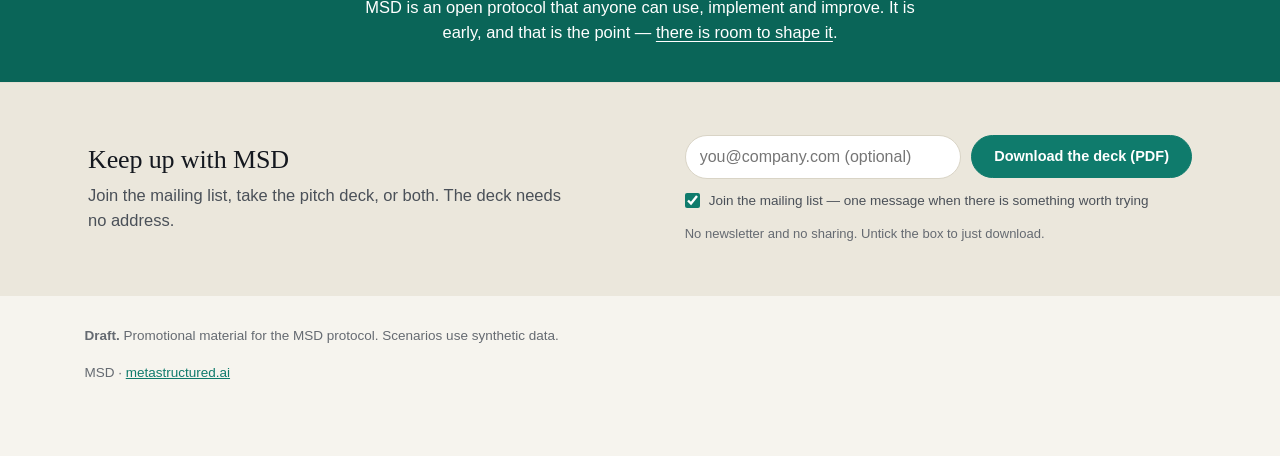
==== commit 4d31bfba: "Move the deck download into the hero, under the video A compact card replaces the full sign-up band:" ====
--- a/docs/index.html
+++ b/docs/index.html
@@ -41,31 +41,24 @@
       </video>
       <div class="video-cap">How MSD works — 30 seconds</div>
     </div>
+    <div class="signup-hero" id="keep-me-posted">
+      <h2>Take the pitch deck</h2>
+      <form class="signup-form" data-placement="top" novalidate>
+        <label class="sr-only" for="signupEmail-top">Email address (optional)</label>
+        <input id="signupEmail-top" name="email" type="email" placeholder="you@company.com (optional)" autocomplete="email">
+        <button class="btn btn-primary" type="submit">Download (PDF)</button>
+        <label class="signup-opt" for="signupKeep-top">
+          <input type="checkbox" id="signupKeep-top" checked>
+          <span>Join the mailing list</span>
+        </label>
+        <p class="signup-note">No address needed to download.</p>
+      </form>
+    </div>
   </div>
 </div></header>
 
 <section class="band-accent"><div class="wrap">
   <p>MSD is a <strong>chain of custody for data</strong>. It records what each value was made from, by whom, and in what way — so the evidence travels with the number instead of living in a separate system.</p>
-</div></section>
-
-<section class="band signup-band signup-top" id="keep-me-posted"><div class="wrap">
-  <div class="signup">
-    <div class="signup-copy">
-      <h2>Take the pitch deck</h2>
-      <p>Ten slides on what MSD is, the two kinds of step, how an auditor uses it, and what it does not solve yet. <strong>The download needs nothing from you.</strong></p>
-      <p class="signup-sub">Leave an address only if you want to hear when something changes — a release, a tool, a worked example. No newsletter, no sharing.</p>
-    </div>
-    <form class="signup-form" data-placement="top" novalidate>
-      <label class="sr-only" for="signupEmail-top">Email address (optional)</label>
-      <input id="signupEmail-top" name="email" type="email" placeholder="you@company.com (optional)" autocomplete="email">
-      <button class="btn btn-primary" type="submit">Download the deck (PDF)</button>
-      <label class="signup-opt" for="signupKeep-top">
-        <input type="checkbox" id="signupKeep-top" checked>
-        <span>Join the mailing list — one message when there is something worth trying</span>
-      </label>
-      <p class="signup-note">The download needs no address. Add one and we will keep you posted as well.</p>
-    </form>
-  </div>
 </div></section>
 
 <section class="band plain" id="see-it"><div class="wrap">
@@ -108,7 +101,7 @@
   <div class="signup">
     <div class="signup-copy">
       <h2>Keep up with MSD</h2>
-      <p>Join the mailing list, take the ten-slide pitch deck, or both. The deck needs no address.</p>
+      <p>Join the mailing list, take the pitch deck, or both. The deck needs no address.</p>
     </div>
     <form class="signup-form" data-placement="foot" novalidate>
       <label class="sr-only" for="signupEmail-foot">Email address (optional)</label>
--- a/docs/style.css
+++ b/docs/style.css
@@ -409,6 +409,16 @@
 .sr-only{position:absolute;width:1px;height:1px;padding:0;margin:-1px;overflow:hidden;
   clip:rect(0,0,0,0);white-space:nowrap;border:0}
 .signup-sub{margin:8px 0 0;color:var(--text-3);font-size:14px}
+/* The landing page's deck download sits in the hero, under the video, as a
+   compact strip: one line of title, then the form. The 10-27 version was a full
+   band after the accent band, and its paragraph about the deck's contents was
+   more than anyone needs to decide whether to take a PDF. */
+.signup-hero{margin-top:16px;padding:16px 18px 14px;background:var(--bg-card);
+  border:1px solid var(--border);border-top:3px solid var(--teal);border-radius:var(--radius-lg)}
+.signup-hero h2{margin:0 0 10px;font:600 13px/1.3 var(--sans);letter-spacing:.16em;
+  text-transform:uppercase;color:var(--text-2)}
+.signup-hero .signup-form input{padding:10px 14px}
+.signup-hero .signup-note{font-size:12.5px}
 .signup-download{grid-column:1/-1;display:inline-block;margin-top:4px;
   color:var(--teal);font-weight:500;font-size:14.5px}
 
